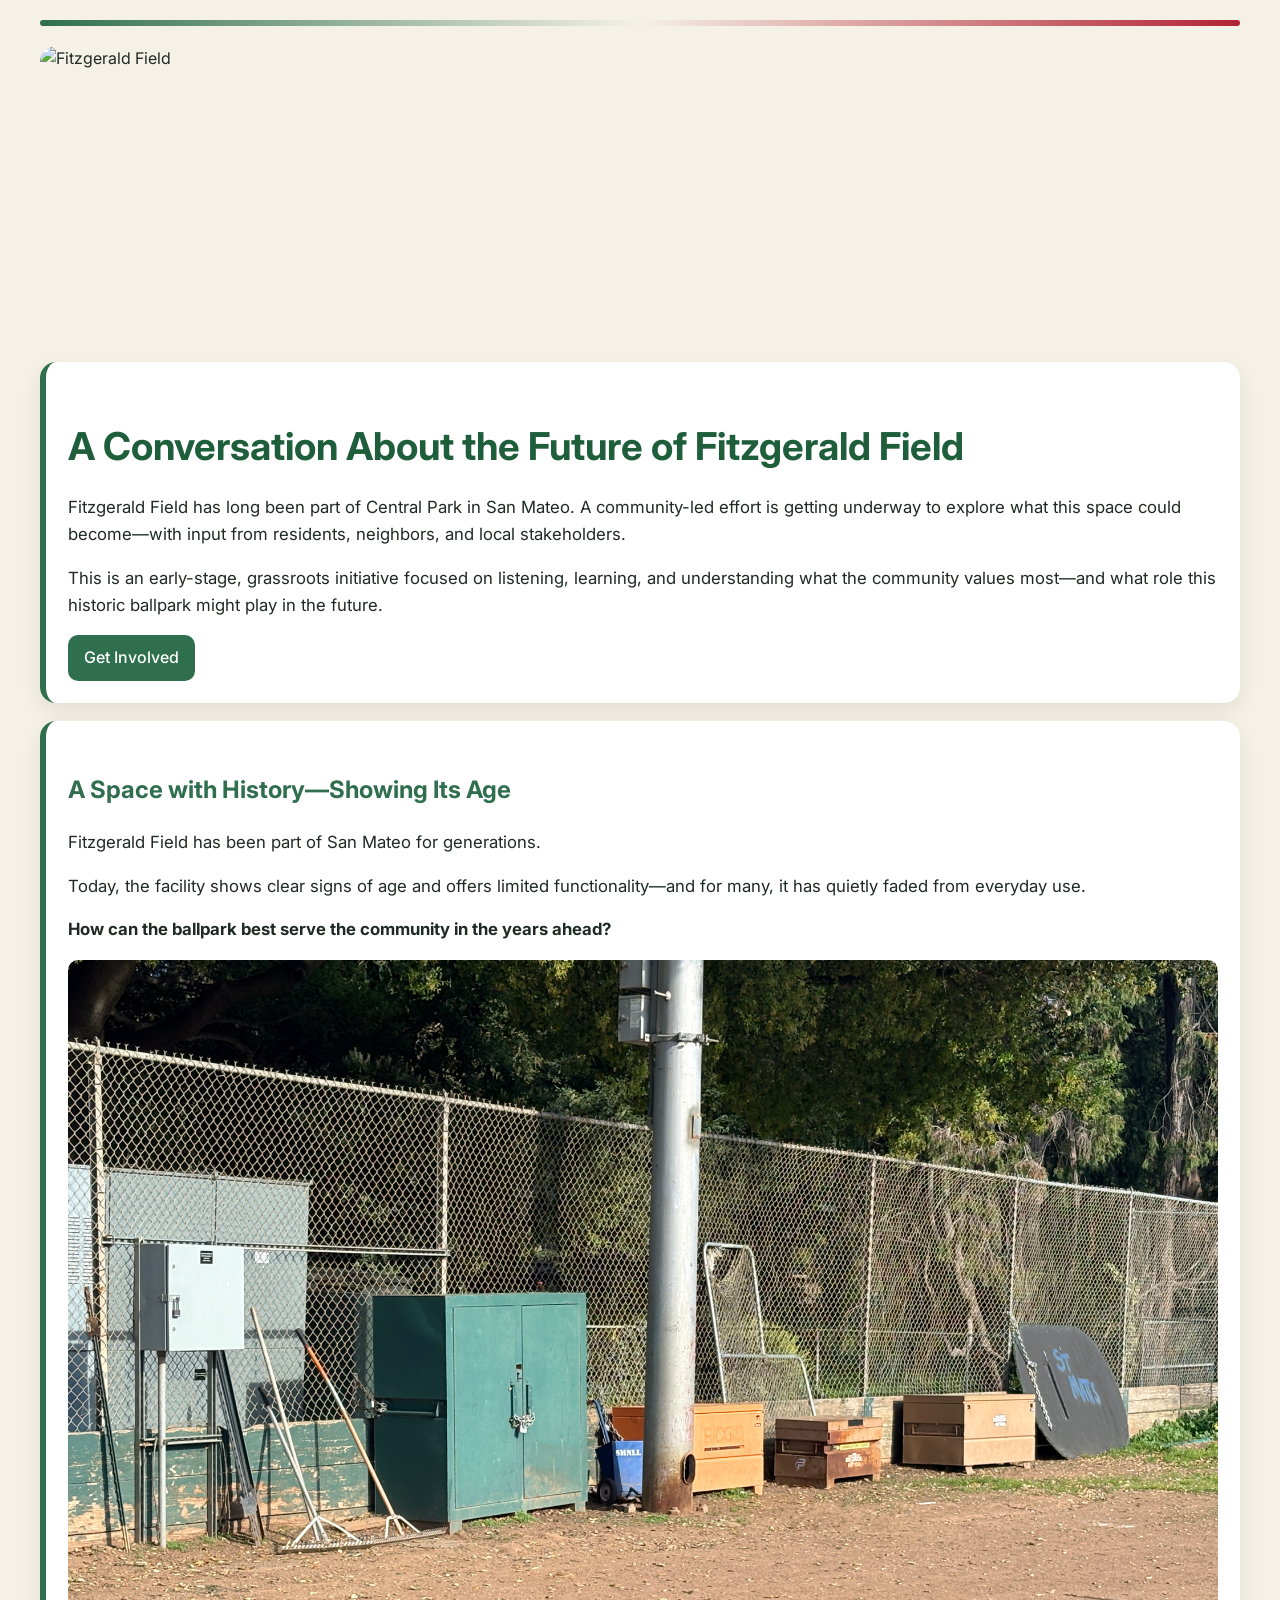
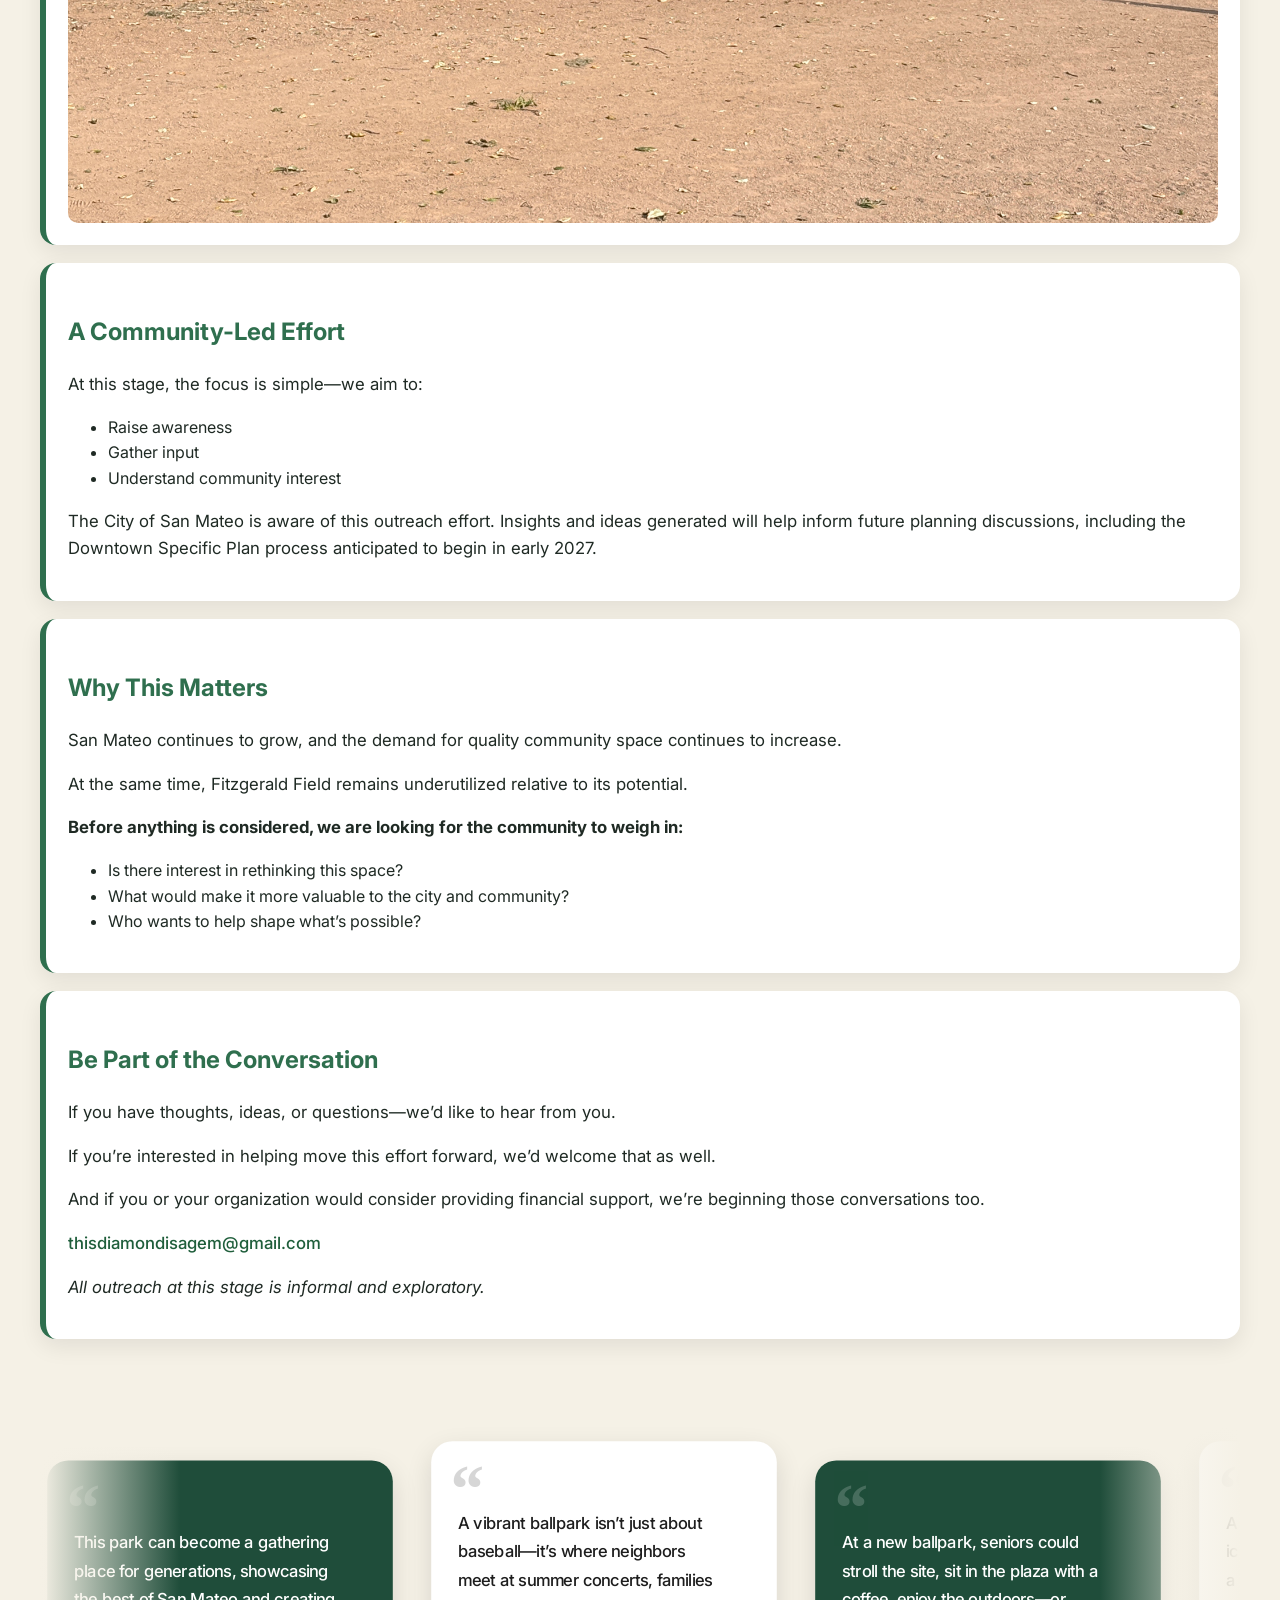
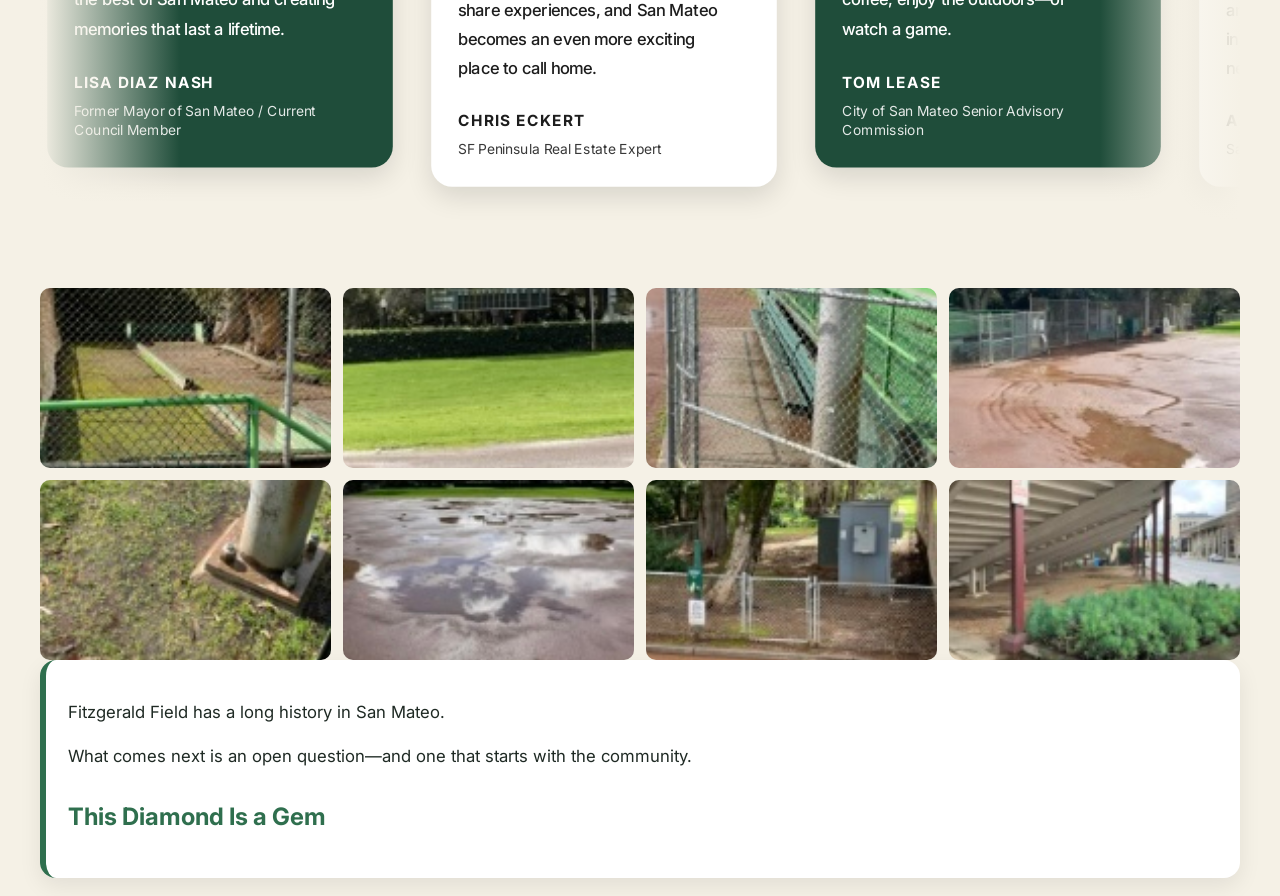
==== test.html @ 3d49bbdd "Update test.html" ====
<!DOCTYPE html>
<html lang="en">
<head>
  <meta charset="UTF-8" />
  <meta name="viewport" content="width=device-width, initial-scale=1.0"/>
  <title>This Diamond Is a Gem</title>

  <link rel="preconnect" href="https://fonts.googleapis.com">
  <link rel="preconnect" href="https://fonts.gstatic.com" crossorigin>
  <link href="https://fonts.googleapis.com/css2?family=Inter:wght@400;500;600;700&display=swap" rel="stylesheet">

  <link rel="stylesheet" href="style.css">

  <style>
    .photo-grid {
      display: grid;
      grid-template-columns: repeat(4, 1fr);
      gap: 12px;
      margin-top: 40px;
    }

    .photo-grid img {
      width: 100%;
      height: 180px;
      object-fit: cover;
      border-radius: 10px;
    }

    @media (max-width: 768px) {
      .photo-grid {
        grid-template-columns: repeat(2, 1fr);
      }
    }

    /* =========================================
       QUOTE CAROUSEL FIX
       ========================================= */

    .quote-carousel-section {
      width: 100%;
      overflow: hidden;
      margin: 60px 0;
      position: relative;
    }

    .quote-carousel-track {
      display: flex;
      gap: 24px;
      width: max-content;
      animation: scrollQuotes 60s linear infinite;
      padding: 10px 0;
    }

    .quote-carousel-track:hover {
      animation-play-state: paused;
    }

    .quote-card {
      width: 360px;
      min-width: 360px;
      max-width: 360px;
      border-radius: 22px;
      padding: 34px 28px 28px;
      box-sizing: border-box;
      position: relative;
      display: flex;
      flex-direction: column;
      justify-content: space-between;
      min-height: 320px;
      box-shadow: 0 10px 28px rgba(0,0,0,0.12);
    }

    .quote-card.green {
      background: #1f4d3a;
      color: white;
    }

    .quote-card.white {
      background: white;
      color: #1d1d1d;
    }

    .quote-mark {
      font-size: 70px;
      line-height: 1;
      opacity: 0.18;
      position: absolute;
      top: 16px;
      left: 20px;
      font-weight: 700;
    }

    .quote-text {
      font-size: 1.08rem;
      line-height: 1.75;
      font-weight: 500;
      margin-top: 36px;
      margin-bottom: 28px;
      position: relative;
      z-index: 2;
    }

    .quote-attribution {
      margin-top: auto;
    }

    .quote-name {
      font-size: 1rem;
      font-weight: 700;
      margin-bottom: 6px;
    }

    .quote-role {
      font-size: 0.9rem;
      line-height: 1.45;
      opacity: 0.88;
    }

    @keyframes scrollQuotes {
      0% {
        transform: translateX(0);
      }

      100% {
        transform: translateX(-50%);
      }
    }

    @media (max-width: 768px) {
      .quote-card {
        width: 300px;
        min-width: 300px;
        max-width: 300px;
        min-height: 340px;
      }

      .quote-text {
        font-size: 1rem;
      }
    }
  </style>
</head>

<body>

<div class="container">

  <div class="accent-bar"></div>

  <!-- HERO -->
  <section class="hero">
    <img src="field.jpg" alt="Fitzgerald Field">
    <div class="overlay"></div>

    <div class="hero-content">
      <h1>A Conversation About the Future of Fitzgerald Field</h1>

      <p>
        Fitzgerald Field has long been part of Central Park in San Mateo. A community-led effort is getting underway to explore what this space could become—with input from residents, neighbors, and local stakeholders.
      </p>

      <p>
        This is an early-stage, grassroots initiative focused on listening, learning, and understanding what the community values most—and what role this historic ballpark might play in the future.
      </p>

      <a href="mailto:thisdiamondisagem@gmail.com" class="btn">Get Involved</a>
    </div>
  </section>

  <!-- REALITY -->
  <section class="card section">
    <h2>A Space with History—Showing Its Age</h2>

    <p>Fitzgerald Field has been part of San Mateo for generations.</p>

    <p>Today, the facility shows clear signs of age and offers limited functionality—and for many, it has quietly faded from everyday use.</p>

    <p><strong>How can the ballpark best serve the community in the years ahead?</strong></p>

    <img src="foulpole.jpeg" class="image" alt="Foul pole at Fitzgerald Field">
  </section>

  <!-- COMMUNITY EFFORT -->
  <section class="card section">
    <h2>A Community-Led Effort</h2>

    <p>At this stage, the focus is simple—we aim to:</p>

    <ul>
      <li>Raise awareness</li>
      <li>Gather input</li>
      <li>Understand community interest</li>
    </ul>

    <p>The City of San Mateo is aware of this outreach effort. Insights and ideas generated will help inform future planning discussions, including the Downtown Specific Plan process anticipated to begin in early 2027.</p>
  </section>

  <!-- WHY NOW -->
  <section class="card section">
    <h2>Why This Matters</h2>

    <p>San Mateo continues to grow, and the demand for quality community space continues to increase.</p>

    <p>At the same time, Fitzgerald Field remains underutilized relative to its potential.</p>

    <p><strong>Before anything is considered, we are looking for the community to weigh in:</strong></p>

    <ul>
      <li>Is there interest in rethinking this space?</li>
      <li>What would make it more valuable to the city and community?</li>
      <li>Who wants to help shape what’s possible?</li>
    </ul>
  </section>

  <!-- GET INVOLVED -->
  <section class="card section">
    <h2>Be Part of the Conversation</h2>

    <p>If you have thoughts, ideas, or questions—we’d like to hear from you.</p>

    <p>If you’re interested in helping move this effort forward, we’d welcome that as well.</p>

    <p>And if you or your organization would consider providing financial support, we’re beginning those conversations too.</p>

    <p class="email">
      <a href="mailto:thisdiamondisagem@gmail.com">thisdiamondisagem@gmail.com</a>
    </p>

    <p><em>All outreach at this stage is informal and exploratory.</em></p>
  </section>

  <!-- QUOTE CAROUSEL -->
  <section class="quote-carousel-section">

    <div class="quote-carousel-track">

      <!-- 1 -->
      <div class="quote-card green">
        <div class="quote-mark">“</div>

        <div class="quote-text">
          This park can become a gathering place for generations, showcasing the best of San Mateo and creating memories that last a lifetime.
        </div>

        <div class="quote-attribution">
          <div class="quote-name">Lisa Diaz Nash</div>
          <div class="quote-role">
            Former Mayor of San Mateo / Current Council Member
          </div>
        </div>
      </div>

      <!-- 2 -->
      <div class="quote-card white">
        <div class="quote-mark">“</div>

        <div class="quote-text">
          A vibrant ballpark isn’t just about baseball—it’s where neighbors meet at summer concerts, families share experiences, and San Mateo becomes an even more exciting place to call home.
        </div>

        <div class="quote-attribution">
          <div class="quote-name">Chris Eckert</div>
          <div class="quote-role">
            SF Peninsula Real Estate Expert
          </div>
        </div>
      </div>

      <!-- 3 -->
      <div class="quote-card green">
        <div class="quote-mark">“</div>

        <div class="quote-text">
          At a new ballpark, seniors could stroll the site, sit in the plaza with a coffee, enjoy the outdoors—or watch a game.
        </div>

        <div class="quote-attribution">
          <div class="quote-name">Tom Lease</div>
          <div class="quote-role">
            City of San Mateo Senior Advisory Commission
          </div>
        </div>
      </div>

      <!-- 4 -->
      <div class="quote-card white">
        <div class="quote-mark">“</div>

        <div class="quote-text">
          A renovated ballpark could be an iconic centerpiece for San Mateo—a community that thrives, lives well, and benefits from smart investments that strengthen our neighborhoods for the long term.
        </div>

        <div class="quote-attribution">
          <div class="quote-name">Alex Khojikian</div>
          <div class="quote-role">
            San Mateo City Manager
          </div>
        </div>
      </div>

      <!-- 5 -->
      <div class="quote-card green">
        <div class="quote-mark">“</div>

        <div class="quote-text">
          The new stadium should be nothing less than the crown jewel of an already star-studded line up of ballparks and community recreation centers throughout the city of San Mateo.
        </div>

        <div class="quote-attribution">
          <div class="quote-name">Joanne Magrini</div>
          <div class="quote-role">
            Director of Parks and Recreation, San Mateo
          </div>
        </div>
      </div>

      <!-- 6 -->
      <div class="quote-card white">
        <div class="quote-mark">“</div>

        <div class="quote-text">
          San Mateo deserves a multi-use field that reflects the pride of this community—for all sports, events, and activities.
        </div>

        <div class="quote-attribution">
          <div class="quote-name">Kevin Lucido</div>
          <div class="quote-role">
            40+ year resident of San Mateo
          </div>
        </div>
      </div>

      <!-- DUPLICATES FOR SEAMLESS LOOP -->

      <!-- 1 DUP -->
      <div class="quote-card green">
        <div class="quote-mark">“</div>

        <div class="quote-text">
          This park should be a gathering place for generations, showcasing the best of San Mateo and creating memories that last a lifetime.
        </div>

        <div class="quote-attribution">
          <div class="quote-name">Lisa Diaz Nash</div>
          <div class="quote-role">
            Former Mayor of San Mateo / Current Council Member
          </div>
        </div>
      </div>

      <!-- 2 DUP -->
      <div class="quote-card white">
        <div class="quote-mark">“</div>

        <div class="quote-text">
          A vibrant ballpark isn’t just about baseball—it’s where neighbors meet at summer concerts, families share experiences, and San Mateo becomes an even more exciting place to call home.
        </div>

        <div class="quote-attribution">
          <div class="quote-name">Chris Eckert</div>
          <div class="quote-role">
            SF Peninsula Real Estate Expert
          </div>
        </div>
      </div>

      <!-- 3 DUP -->
      <div class="quote-card green">
        <div class="quote-mark">“</div>

        <div class="quote-text">
          At a new ballpark, seniors would love to stroll the site, sit in the plaza with a coffee, enjoy the outdoors—or watch a game.
        </div>

        <div class="quote-attribution">
          <div class="quote-name">Tom Lease</div>
          <div class="quote-role">
            City of San Mateo Senior Advisory Commission
          </div>
        </div>
      </div>

      <!-- 4 DUP -->
      <div class="quote-card white">
        <div class="quote-mark">“</div>

        <div class="quote-text">
          This new ballpark could be an iconic centerpiece for San Mateo—a community that thrives, lives well, and benefits from smart investments that strengthen our neighborhoods for the long term.
        </div>

        <div class="quote-attribution">
          <div class="quote-name">Alex Khojikian</div>
          <div class="quote-role">
            San Mateo City Manager
          </div>
        </div>
      </div>

      <!-- 5 DUP -->
      <div class="quote-card green">
        <div class="quote-mark">“</div>

        <div class="quote-text">
          The new stadium should be nothing less than the crown jewel of an already star-studded line up of ballparks and community recreation centers throughout the city of San Mateo.
        </div>

        <div class="quote-attribution">
          <div class="quote-name">Joanne Magrini</div>
          <div class="quote-role">
            Director of Parks and Recreation, San Mateo
          </div>
        </div>
      </div>

      <!-- 6 DUP -->
      <div class="quote-card white">
        <div class="quote-mark">“</div>

        <div class="quote-text">
          San Mateo deserves a ballpark that reflects the pride of this community—for sports, events, and future generations.
        </div>

        <div class="quote-attribution">
          <div class="quote-name">Kevin Lucido</div>
          <div class="quote-role">
            40+ year resident of San Mateo
          </div>
        </div>
      </div>

    </div>

  </section>

  <!-- PHOTO GRID -->
  <section class="photo-grid">
    <img src="images/photo1.jpg" alt="photo1">
    <img src="images/photo2.jpg" alt="photo2">
    <img src="images/photo3.jpg" alt="photo3">
    <img src="images/photo4.jpg" alt="photo4">
    <img src="images/photo5.jpg" alt="photo5">
    <img src="images/photo6.jpg" alt="photo6">
    <img src="images/photo7.jpg" alt="photo7">
    <img src="images/photo8.jpg" alt="photo8">
  </section>

  <!-- FOOTER -->
  <section class="card section">
    <p>Fitzgerald Field has a long history in San Mateo.</p>

    <p>What comes next is an open question—and one that starts with the community.</p>

    <h2>This Diamond Is a Gem</h2>
  </section>

</div>

</body>
</html>
---- style.css ----
body {
  margin: 0;
  font-family: "Inter", -apple-system, BlinkMacSystemFont, "Segoe UI", Roboto, Arial, sans-serif;
  background: #f5f1e6;
  color: #1f2a24;
  line-height: 1.6;
  overflow-x: hidden;
}

/* Layout */
.container {
  max-width: 1200px;
  margin: 0 auto;
  padding: 0 20px;
  text-align: left;
}

/* Accent bar */
.accent-bar {
  height: 6px;
  background: linear-gradient(
    90deg,
    #2f6f4e,
    #f5f1e6,
    #b22234
  );
  border-radius: 6px;
  margin: 20px 0;
}

/* HERO */
.hero {
  margin-bottom: 18px;
}

.hero img {
  width: 100%;
  height: 300px;
  object-fit: cover;
  border-radius: 16px;
  margin-bottom: 16px;
}

.hero-content {
  background: #ffffff;
  border-radius: 16px;
  padding: 22px;
  box-shadow: 0 8px 22px rgba(0,0,0,0.08);
  border-left: 6px solid #2f6f4e;
  text-align: left;
}

/* HEADINGS */
h1 {
  color: #1f5e3b;
  font-size: 2.4rem;
  margin-bottom: 10px;
  white-space: normal;
}

h2 {
  color: #2f6f4e;
  margin-top: 28px;
}

/* TEXT */
p {
  font-size: 1.05rem;
}

/* CARDS */
.card {
  background: #ffffff;
  border-radius: 16px;
  padding: 22px;
  margin-bottom: 18px;
  box-shadow: 0 8px 22px rgba(0,0,0,0.08);
  border-left: 6px solid #2f6f4e;
}

/* LINKS */
a {
  color: #1f5e3b;
  font-weight: 500;
  text-decoration: none;
}

/* BUTTONS */
button,
.btn {
  display: inline-block;
  background: #2f6f4e;
  color: #fff;
  border: none;
  padding: 10px 16px;
  border-radius: 10px;
  cursor: pointer;
  text-decoration: none;
  transition: background 0.25s ease;
}

button:hover,
.btn:hover {
  background: #24573c;
}

/* IMAGES */
img {
  max-width: 100%;
  height: auto;
  display: block;
  border-radius: 10px;
}

/* =========================================================
   QUOTE CAROUSEL
========================================================= */

.quote-carousel-section {
  position: relative;
  margin: 90px 0 80px;
  overflow: hidden;
  padding: 14px 0;
}

/* Edge fades */
.quote-carousel-section::before,
.quote-carousel-section::after {
  content: "";
  position: absolute;
  top: 0;
  width: 140px;
  height: 100%;
  z-index: 10;
  pointer-events: none;
}

.quote-carousel-section::before {
  left: 0;
  background: linear-gradient(
    to right,
    #f5f1e6 0%,
    rgba(245,241,230,0) 100%
  );
}

.quote-carousel-section::after {
  right: 0;
  background: linear-gradient(
    to left,
    #f5f1e6 0%,
    rgba(245,241,230,0) 100%
  );
}

/* Track */
.quote-carousel-track {
  display: flex;
  align-items: center;
  gap: 34px;

  width: max-content;

  animation: quoteScroll 120s linear infinite;
}

/* Pause animation on hover */
.quote-carousel-track:hover {
  animation-play-state: paused;
}

/* Quote Cards */
.quote-card {
  width: 760px;
  min-height: 355px;

  border-radius: 30px;
  padding: 56px 60px;

  position: relative;
  overflow: hidden;

  flex-shrink: 0;

  display: flex;
  flex-direction: column;
  justify-content: center;

  box-shadow:
    0 30px 60px rgba(0,0,0,0.08),
    0 10px 24px rgba(0,0,0,0.05);

  transform: scale(0.96);

  transition:
    transform 0.45s ease,
    box-shadow 0.45s ease;
}

/* Subtle lift */
.quote-card:hover {
  transform: scale(0.98) translateY(-4px);

  box-shadow:
    0 36px 72px rgba(0,0,0,0.10),
    0 12px 30px rgba(0,0,0,0.06);
}

/* Green Cards */
.quote-card.green {
  background: #1f5c4a;
  color: #ffffff;
}

/* White Cards */
.quote-card.white {
  background: #ffffff;
  color: #1f5c4a;
}

/* Large Graphic Quote Mark */
.quote-mark {
  position: absolute;

  top: -8px;
  left: 18px;

  font-family: Georgia, serif;
  font-size: 190px;
  line-height: 1;

  opacity: 0.11;

  pointer-events: none;
  user-select: none;
}

/* Quote Text */
.quote-text {
  position: relative;
  z-index: 2;

  font-size: 2.05rem;
  line-height: 1.45;
  font-weight: 500;

  letter-spacing: -0.03em;

  max-width: 92%;
}

/* Attribution */
.quote-attribution {
  position: relative;
  z-index: 2;

  margin-top: 42px;
}

.quote-name {
  font-size: 0.98rem;
  font-weight: 700;
  letter-spacing: 0.08em;
  text-transform: uppercase;
}

.quote-role {
  margin-top: 6px;

  font-size: 0.96rem;
  line-height: 1.45;

  opacity: 0.82;

  max-width: 90%;
}

/* Animation */
@keyframes quoteScroll {

  0% {
    transform: translateX(0);
  }

  100% {
    transform: translateX(-50%);
  }
}

/* PHOTO GRID */
.photo-grid {
  display: grid;
  grid-template-columns: repeat(4, 1fr);
  gap: 12px;
  margin-top: 40px;
}

.photo-grid img {
  width: 100%;
  height: 180px;
  object-fit: cover;
  border-radius: 10px;
}

/* =========================================================
   RESPONSIVE
========================================================= */

@media (max-width: 768px) {

  .photo-grid {
    grid-template-columns: repeat(2, 1fr);
  }

  .hero img {
    height: 220px;
  }

  .quote-carousel-section {
    margin: 70px 0 60px;
  }

  .quote-carousel-section::before,
  .quote-carousel-section::after {
    width: 50px;
  }

  .quote-carousel-track {
    gap: 20px;
  }

  .quote-card {
    width: 84vw;
    min-height: 310px;

    padding: 42px 34px;

    border-radius: 24px;
  }

  .quote-mark {
    font-size: 120px;

    top: 6px;
    left: 10px;
  }

  .quote-text {
    font-size: 1.42rem;
    line-height: 1.5;

    max-width: 100%;
  }

  .quote-attribution {
    margin-top: 30px;
  }

  .quote-name {
    font-size: 0.88rem;
  }

  .quote-role {
    font-size: 0.88rem;
  }
}
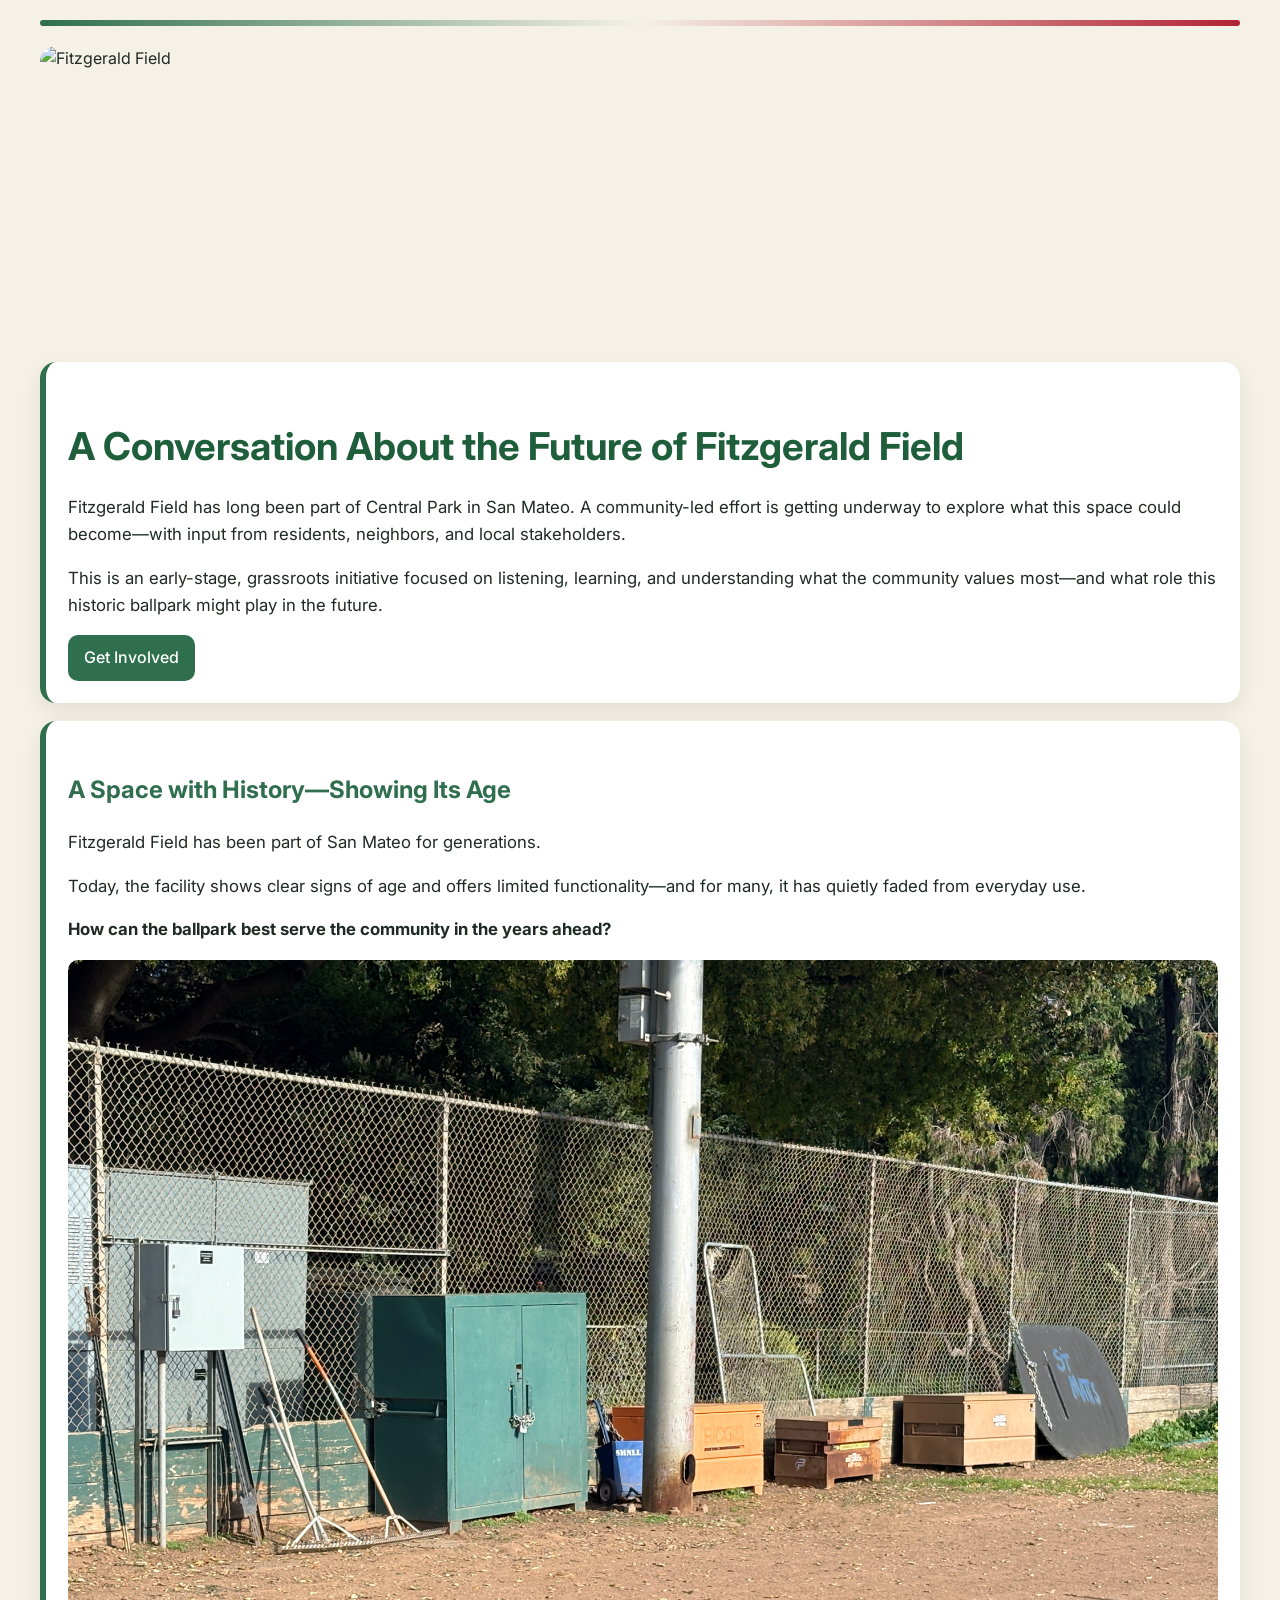
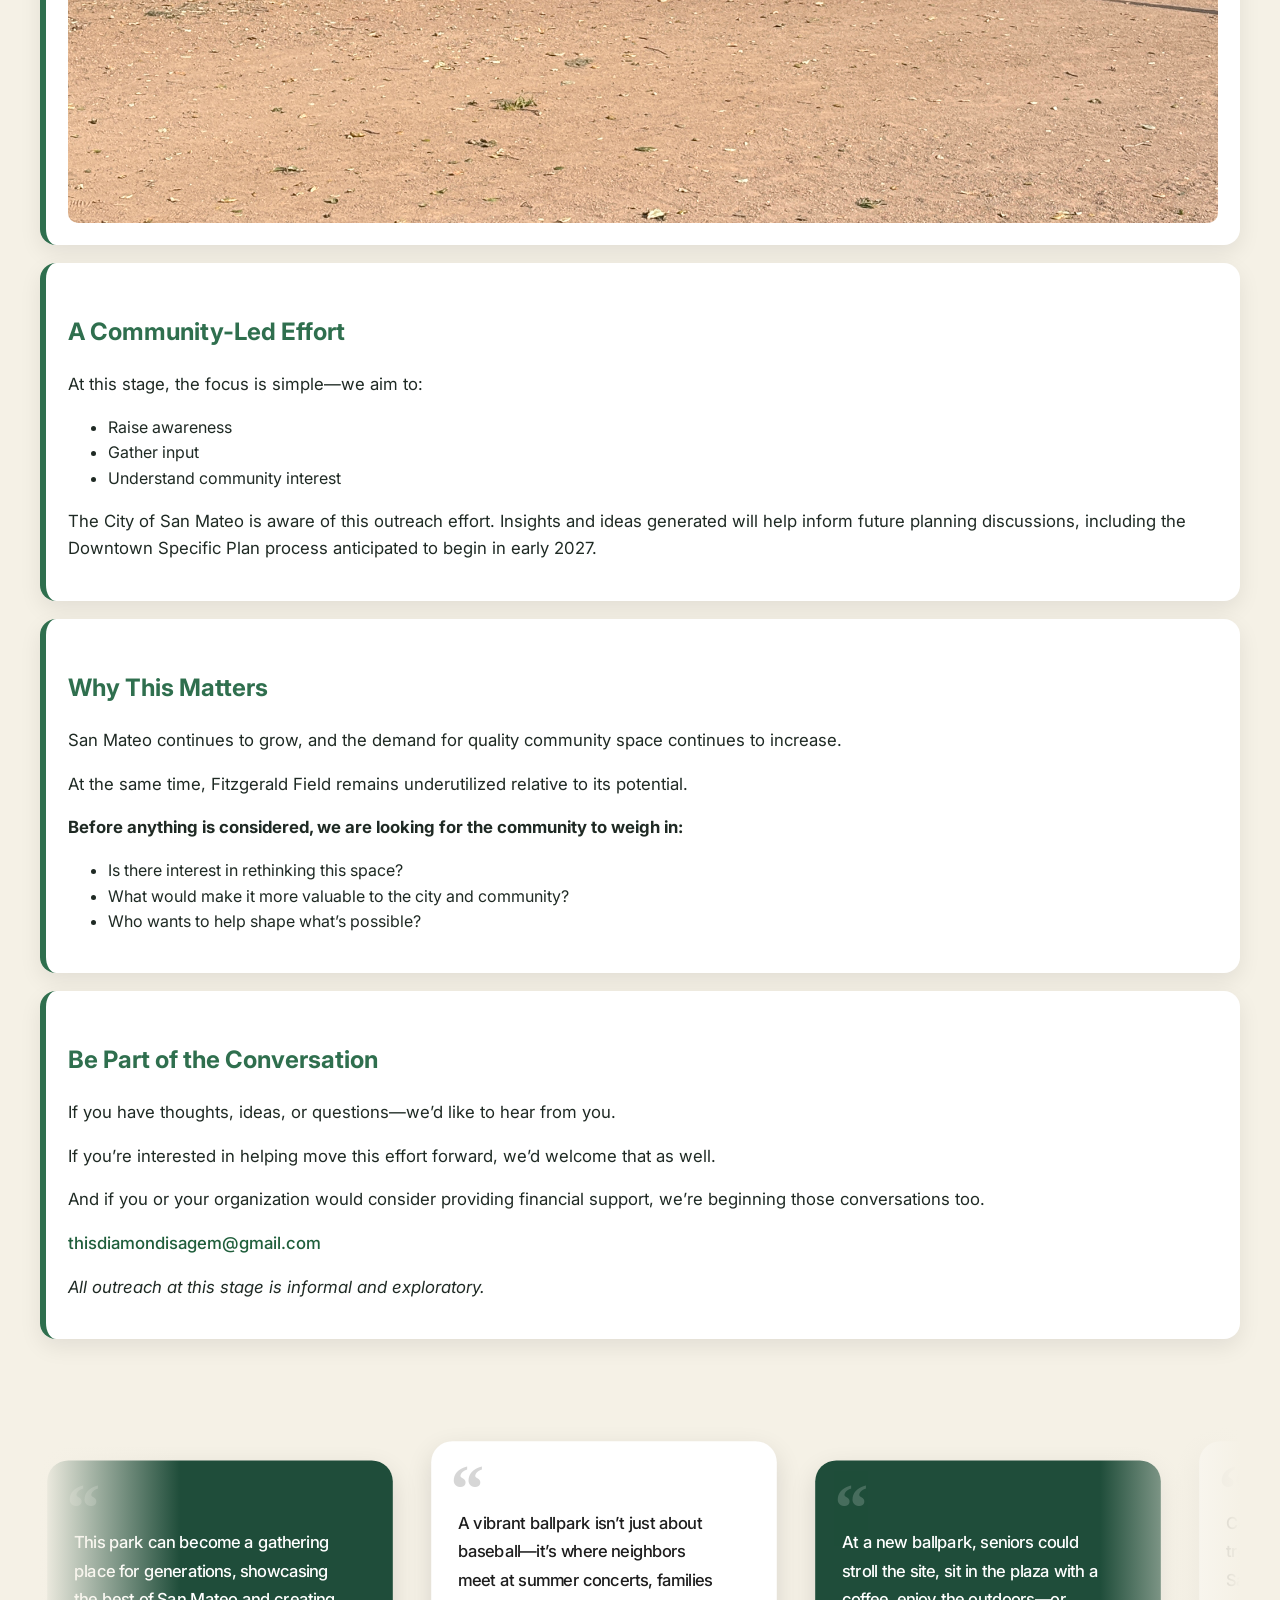
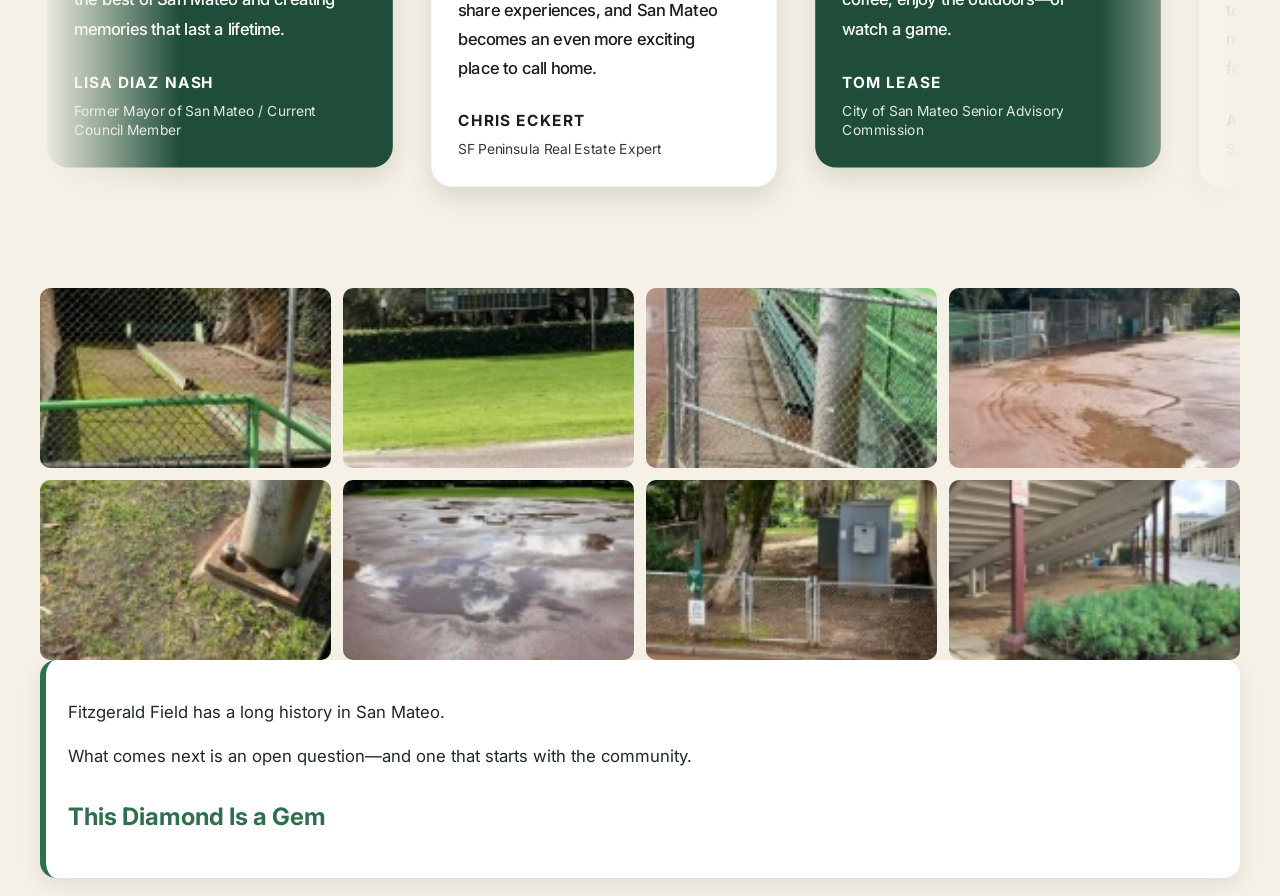
==== commit 2406a4ff: "Update test.html" ====
--- a/test.html
+++ b/test.html
@@ -287,7 +287,7 @@
         <div class="quote-mark">“</div>
 
         <div class="quote-text">
-          A renovated ballpark could be an iconic centerpiece for San Mateo—a community that thrives, lives well, and benefits from smart investments that strengthen our neighborhoods for the long term.
+          Central Park is perhaps the most treasured and visited public park in San Mateo and holds special value to the community  due to its unique mix of amenities and historic features.
         </div>
 
         <div class="quote-attribution">
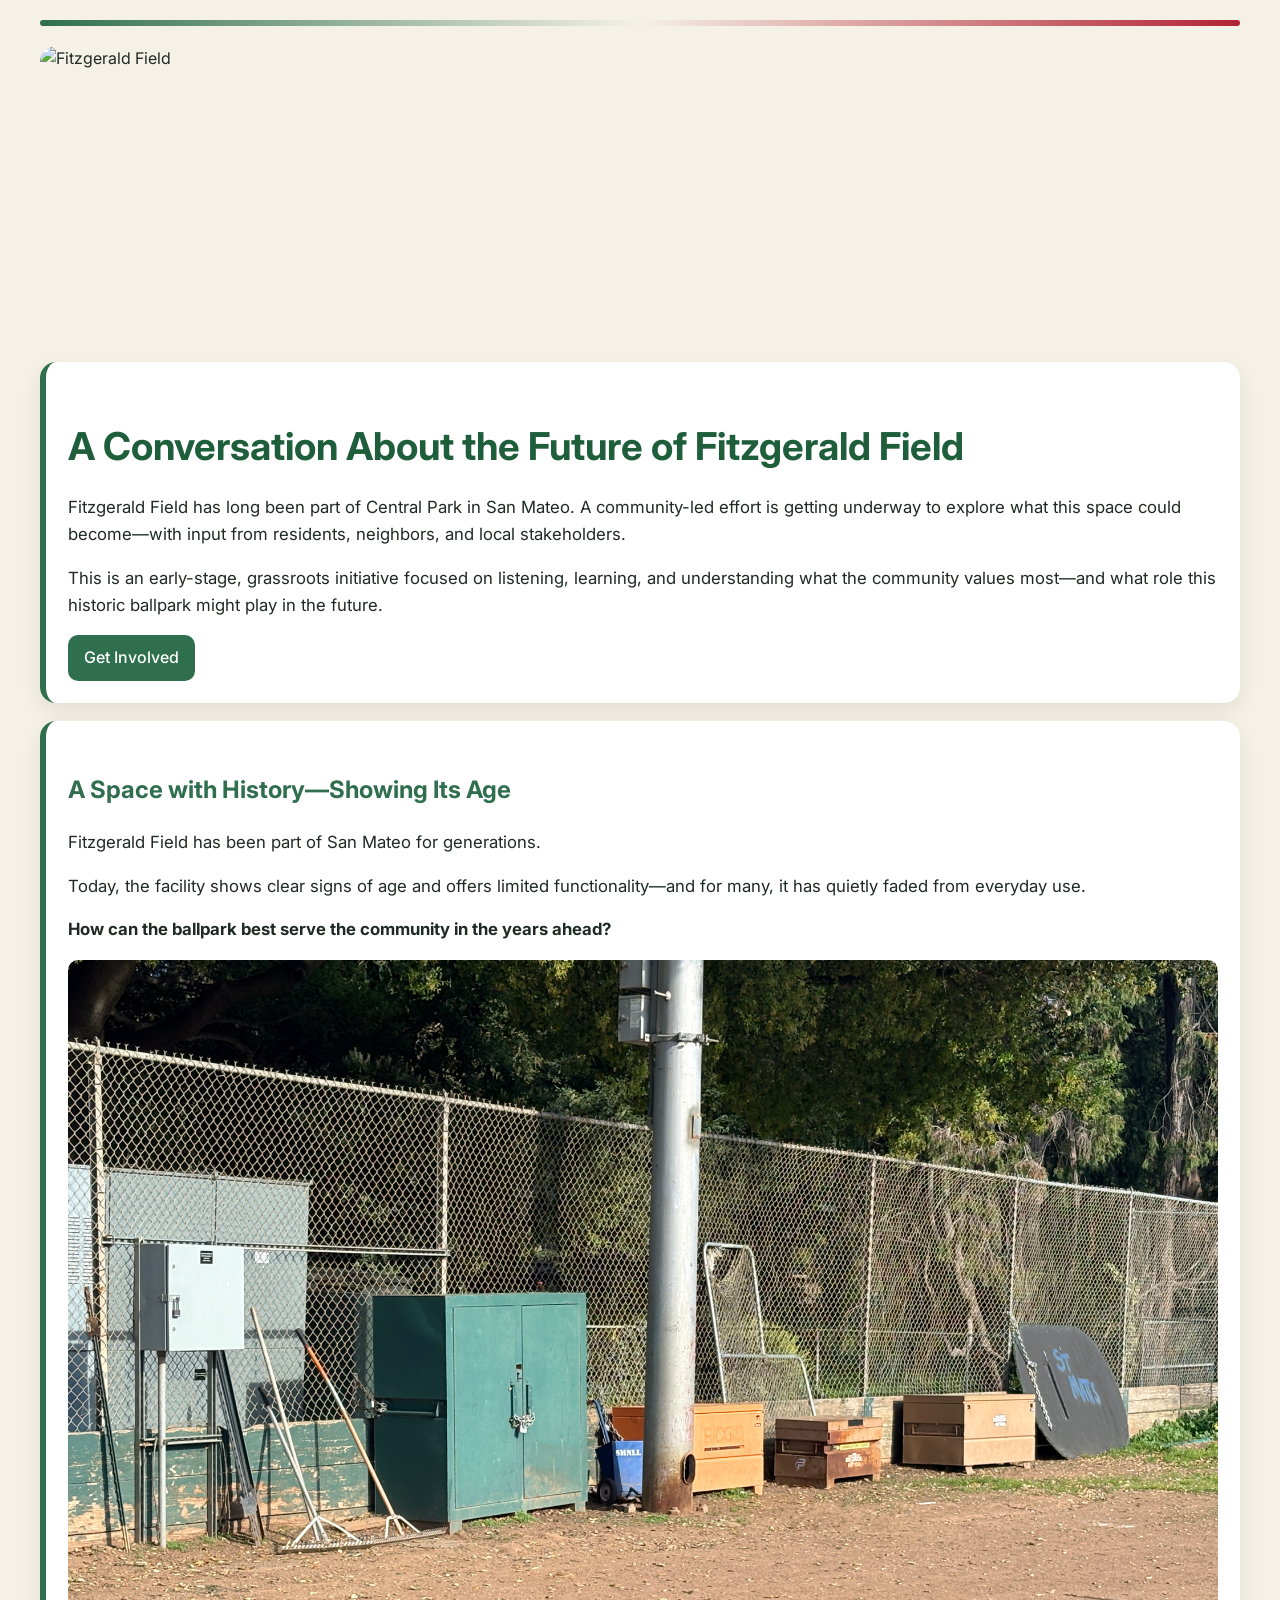
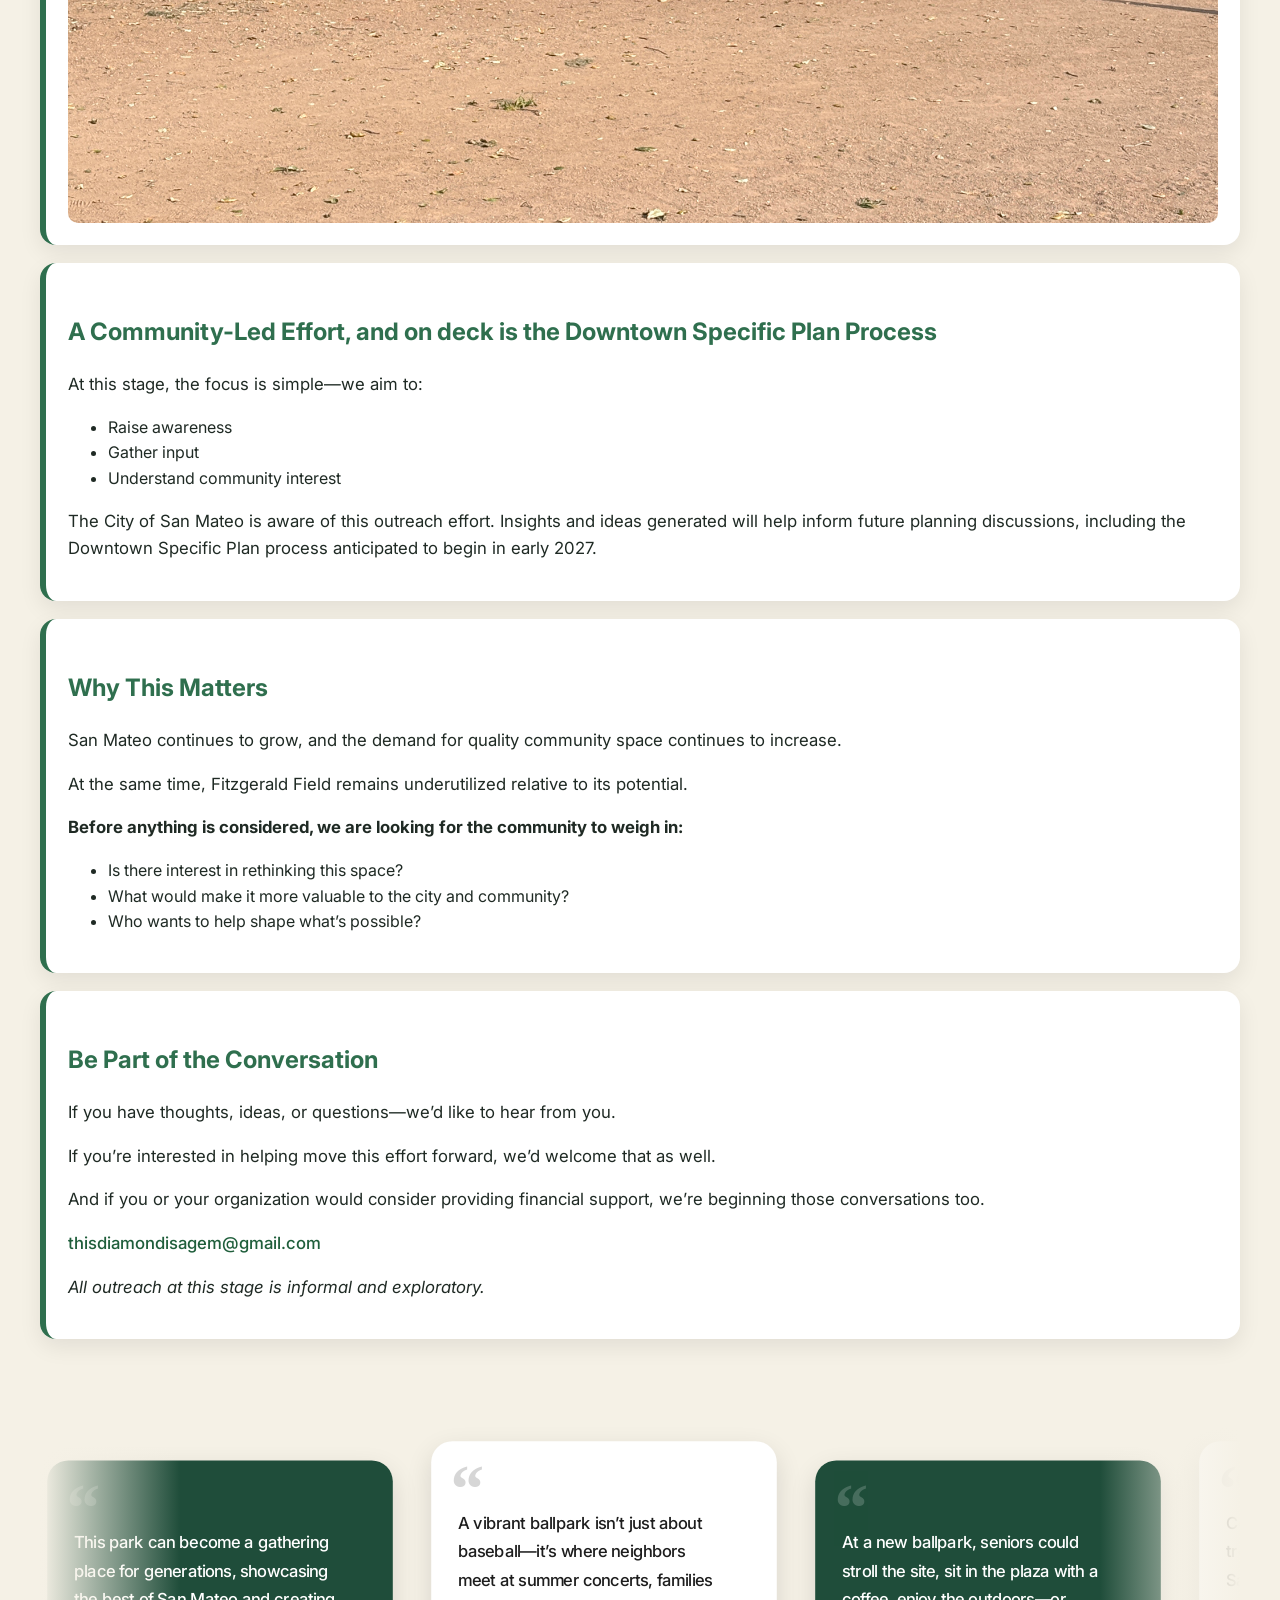
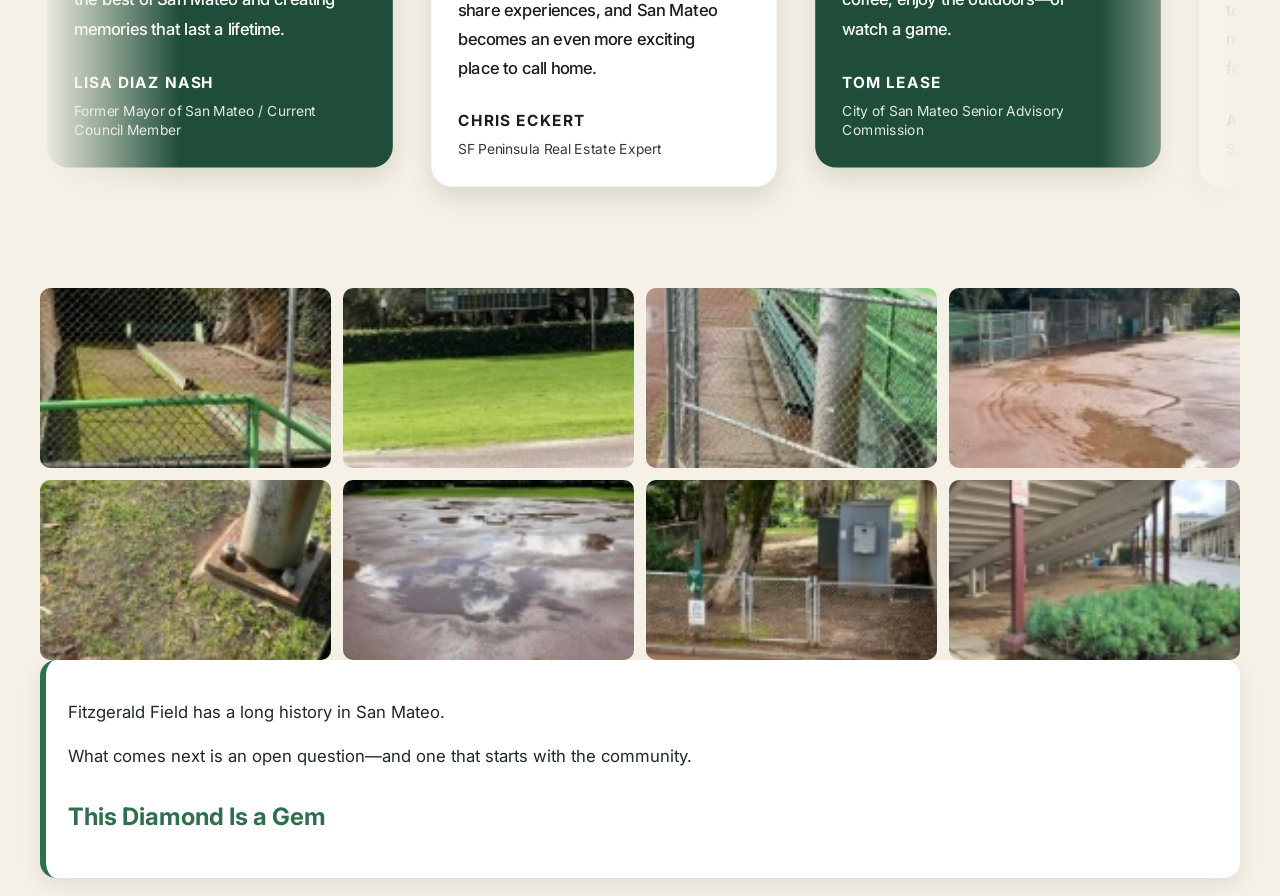
==== commit 105c6fe7: "Update test.html" ====
--- a/test.html
+++ b/test.html
@@ -182,7 +182,7 @@
 
   <!-- COMMUNITY EFFORT -->
   <section class="card section">
-    <h2>A Community-Led Effort</h2>
+    <h2>A Community-Led Effort, and on deck is the Downtown Specific Plan Process</h2>
 
     <p>At this stage, the focus is simple—we aim to:</p>
 
@@ -303,111 +303,111 @@
         <div class="quote-mark">“</div>
 
         <div class="quote-text">
+          The ballpark has long been an important part of San Mateo’s community identity and downtown character.
+        </div>
+
+        <div class="quote-attribution">
+          <div class="quote-name">Marie Sylva</div>
+          <div class="quote-role">
+           Acting Director of Parks and Recreation, San Mateo
+          </div>
+        </div>
+      </div>
+
+      <!-- 6 -->
+      <div class="quote-card white">
+        <div class="quote-mark">“</div>
+
+        <div class="quote-text">
+          San Mateo deserves a multi-use field that reflects the pride of this community—for all sports, events, and activities.
+        </div>
+
+        <div class="quote-attribution">
+          <div class="quote-name">Kevin Lucido</div>
+          <div class="quote-role">
+            40+ year resident of San Mateo
+          </div>
+        </div>
+      </div>
+
+      <!-- DUPLICATES FOR SEAMLESS LOOP -->
+
+      <!-- 1 DUP -->
+      <div class="quote-card green">
+        <div class="quote-mark">“</div>
+
+        <div class="quote-text">
+          This park should be a gathering place for generations, showcasing the best of San Mateo and creating memories that last a lifetime.
+        </div>
+
+        <div class="quote-attribution">
+          <div class="quote-name">Lisa Diaz Nash</div>
+          <div class="quote-role">
+            Former Mayor of San Mateo / Current Council Member
+          </div>
+        </div>
+      </div>
+
+      <!-- 2 DUP -->
+      <div class="quote-card white">
+        <div class="quote-mark">“</div>
+
+        <div class="quote-text">
+          A vibrant ballpark isn’t just about baseball—it’s where neighbors meet at summer concerts, families share experiences, and San Mateo becomes an even more exciting place to call home.
+        </div>
+
+        <div class="quote-attribution">
+          <div class="quote-name">Chris Eckert</div>
+          <div class="quote-role">
+            SF Peninsula Real Estate Expert
+          </div>
+        </div>
+      </div>
+
+      <!-- 3 DUP -->
+      <div class="quote-card green">
+        <div class="quote-mark">“</div>
+
+        <div class="quote-text">
+          At a new ballpark, seniors would love to stroll the site, sit in the plaza with a coffee, enjoy the outdoors—or watch a game.
+        </div>
+
+        <div class="quote-attribution">
+          <div class="quote-name">Tom Lease</div>
+          <div class="quote-role">
+            City of San Mateo Senior Advisory Commission
+          </div>
+        </div>
+      </div>
+
+      <!-- 4 DUP -->
+      <div class="quote-card white">
+        <div class="quote-mark">“</div>
+
+        <div class="quote-text">
+          This new ballpark could be an iconic centerpiece for San Mateo—a community that thrives, lives well, and benefits from smart investments that strengthen our neighborhoods for the long term.
+        </div>
+
+        <div class="quote-attribution">
+          <div class="quote-name">Alex Khojikian</div>
+          <div class="quote-role">
+            San Mateo City Manager
+          </div>
+        </div>
+      </div>
+
+      <!-- 5 DUP -->
+      <div class="quote-card green">
+        <div class="quote-mark">“</div>
+
+        <div class="quote-text">
           The new stadium should be nothing less than the crown jewel of an already star-studded line up of ballparks and community recreation centers throughout the city of San Mateo.
         </div>
 
         <div class="quote-attribution">
-          <div class="quote-name">Joanne Magrini</div>
-          <div class="quote-role">
-            Director of Parks and Recreation, San Mateo
-          </div>
-        </div>
-      </div>
-
-      <!-- 6 -->
-      <div class="quote-card white">
-        <div class="quote-mark">“</div>
-
-        <div class="quote-text">
-          San Mateo deserves a multi-use field that reflects the pride of this community—for all sports, events, and activities.
-        </div>
-
-        <div class="quote-attribution">
-          <div class="quote-name">Kevin Lucido</div>
-          <div class="quote-role">
-            40+ year resident of San Mateo
-          </div>
-        </div>
-      </div>
-
-      <!-- DUPLICATES FOR SEAMLESS LOOP -->
-
-      <!-- 1 DUP -->
-      <div class="quote-card green">
-        <div class="quote-mark">“</div>
-
-        <div class="quote-text">
-          This park should be a gathering place for generations, showcasing the best of San Mateo and creating memories that last a lifetime.
-        </div>
-
-        <div class="quote-attribution">
-          <div class="quote-name">Lisa Diaz Nash</div>
-          <div class="quote-role">
-            Former Mayor of San Mateo / Current Council Member
-          </div>
-        </div>
-      </div>
-
-      <!-- 2 DUP -->
-      <div class="quote-card white">
-        <div class="quote-mark">“</div>
-
-        <div class="quote-text">
-          A vibrant ballpark isn’t just about baseball—it’s where neighbors meet at summer concerts, families share experiences, and San Mateo becomes an even more exciting place to call home.
-        </div>
-
-        <div class="quote-attribution">
-          <div class="quote-name">Chris Eckert</div>
-          <div class="quote-role">
-            SF Peninsula Real Estate Expert
-          </div>
-        </div>
-      </div>
-
-      <!-- 3 DUP -->
-      <div class="quote-card green">
-        <div class="quote-mark">“</div>
-
-        <div class="quote-text">
-          At a new ballpark, seniors would love to stroll the site, sit in the plaza with a coffee, enjoy the outdoors—or watch a game.
-        </div>
-
-        <div class="quote-attribution">
-          <div class="quote-name">Tom Lease</div>
-          <div class="quote-role">
-            City of San Mateo Senior Advisory Commission
-          </div>
-        </div>
-      </div>
-
-      <!-- 4 DUP -->
-      <div class="quote-card white">
-        <div class="quote-mark">“</div>
-
-        <div class="quote-text">
-          This new ballpark could be an iconic centerpiece for San Mateo—a community that thrives, lives well, and benefits from smart investments that strengthen our neighborhoods for the long term.
-        </div>
-
-        <div class="quote-attribution">
-          <div class="quote-name">Alex Khojikian</div>
-          <div class="quote-role">
-            San Mateo City Manager
-          </div>
-        </div>
-      </div>
-
-      <!-- 5 DUP -->
-      <div class="quote-card green">
-        <div class="quote-mark">“</div>
-
-        <div class="quote-text">
-          The new stadium should be nothing less than the crown jewel of an already star-studded line up of ballparks and community recreation centers throughout the city of San Mateo.
-        </div>
-
-        <div class="quote-attribution">
-          <div class="quote-name">Joanne Magrini</div>
-          <div class="quote-role">
-            Director of Parks and Recreation, San Mateo
+          <div class="quote-name">Marie Sylva</div>
+          <div class="quote-role">
+            Acting Director of Parks and Recreation, San Mateo
           </div>
         </div>
       </div>
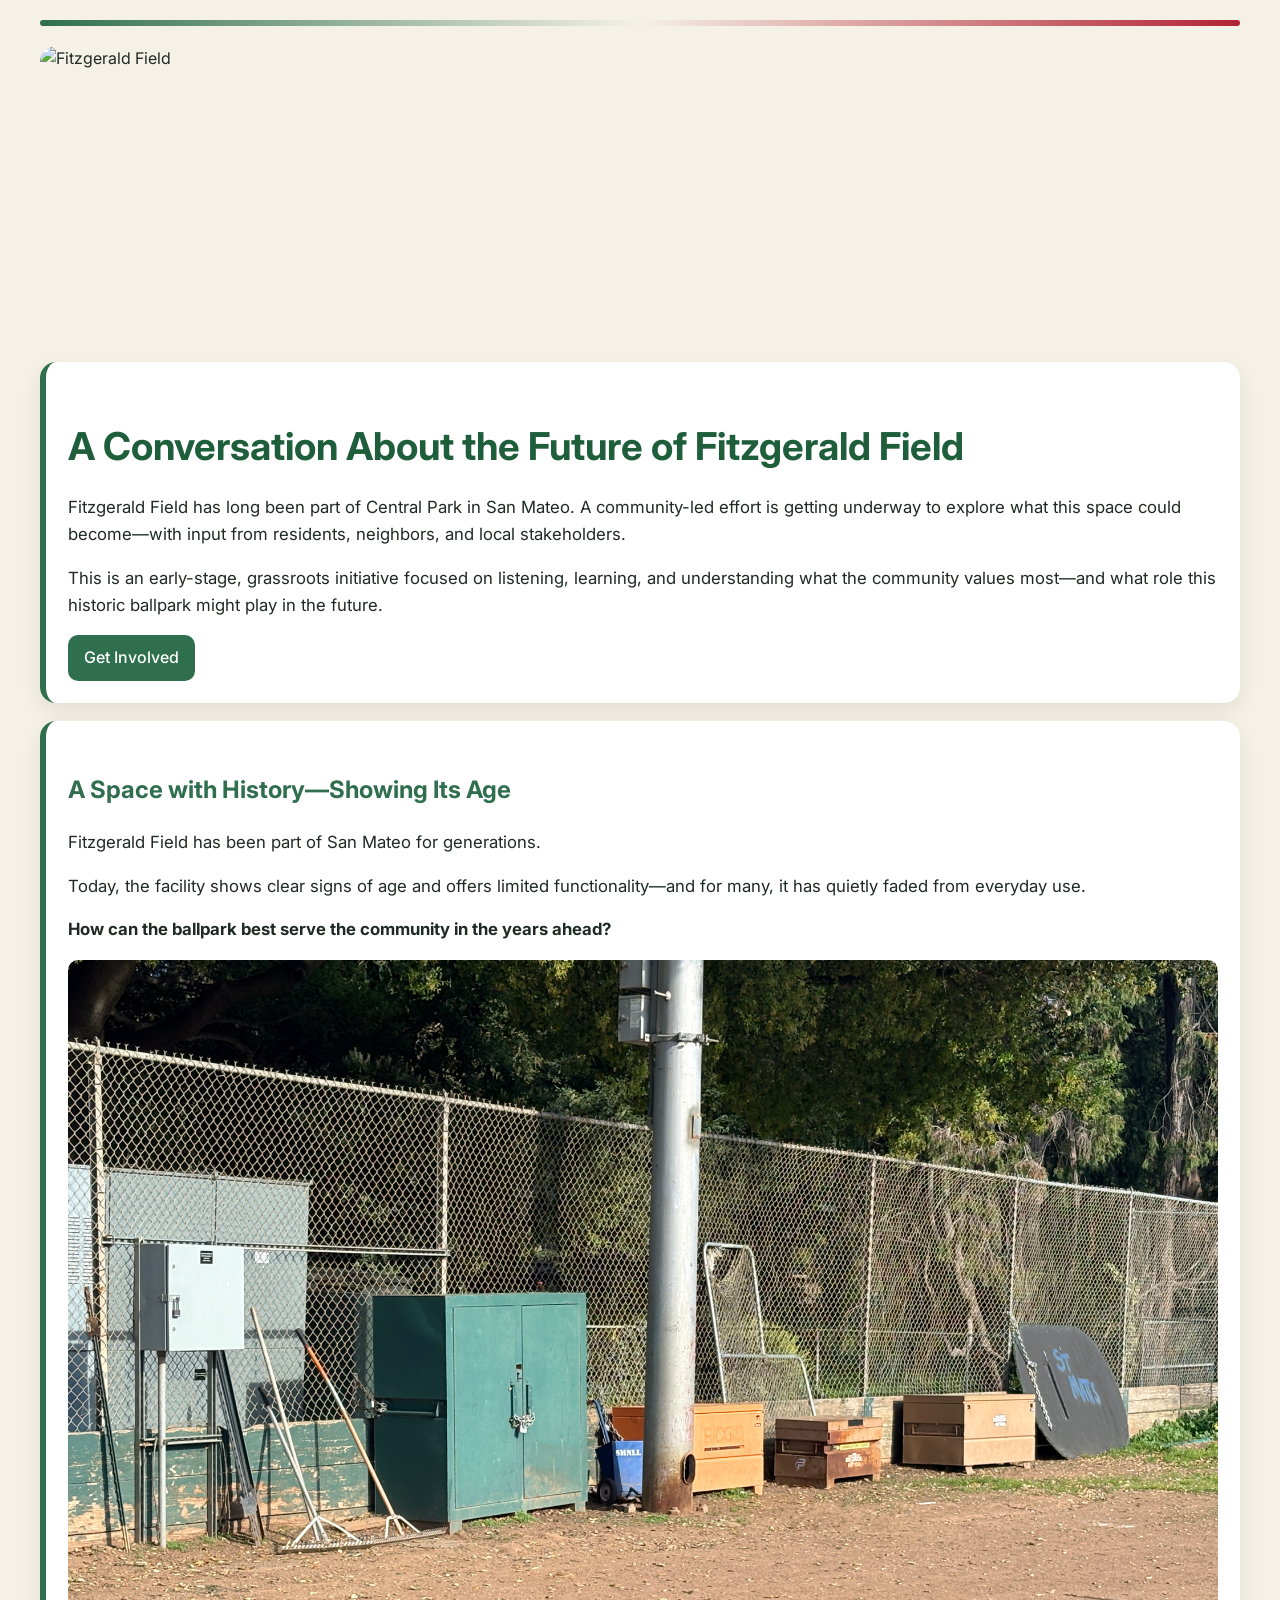
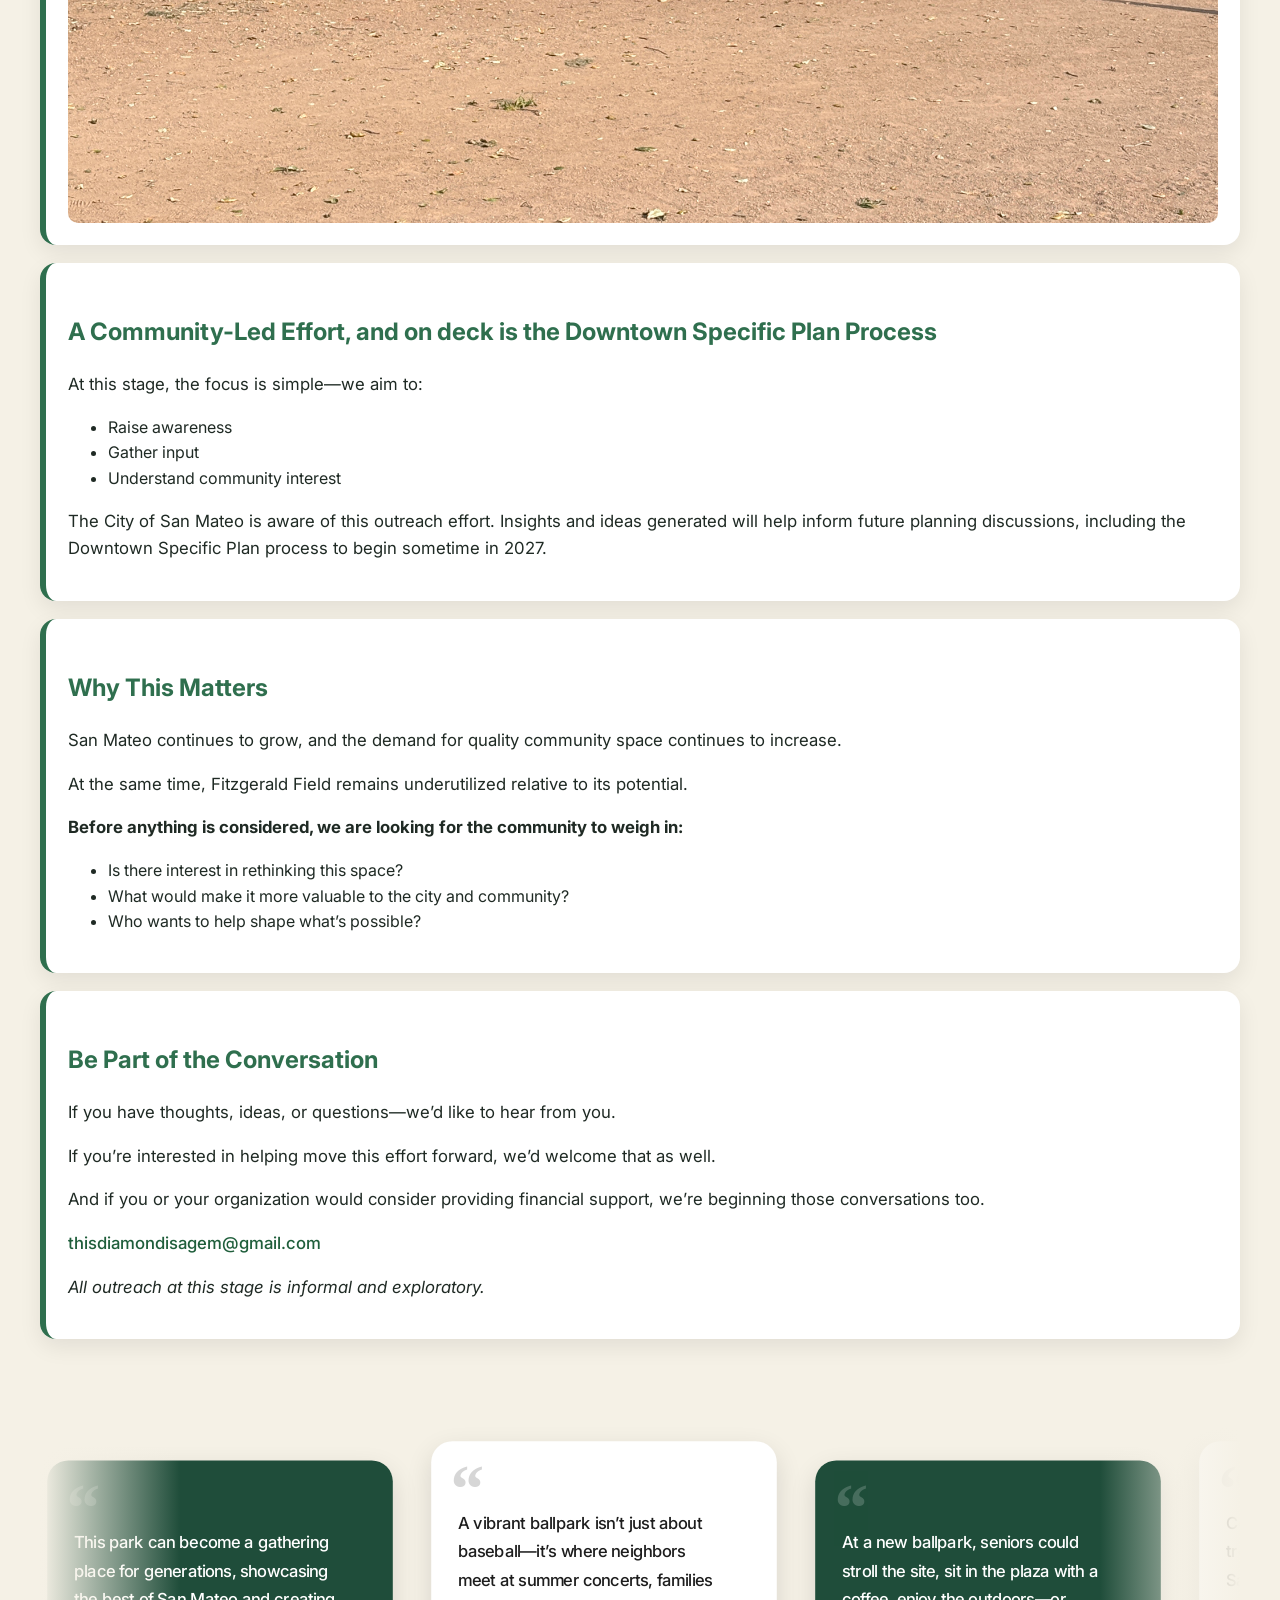
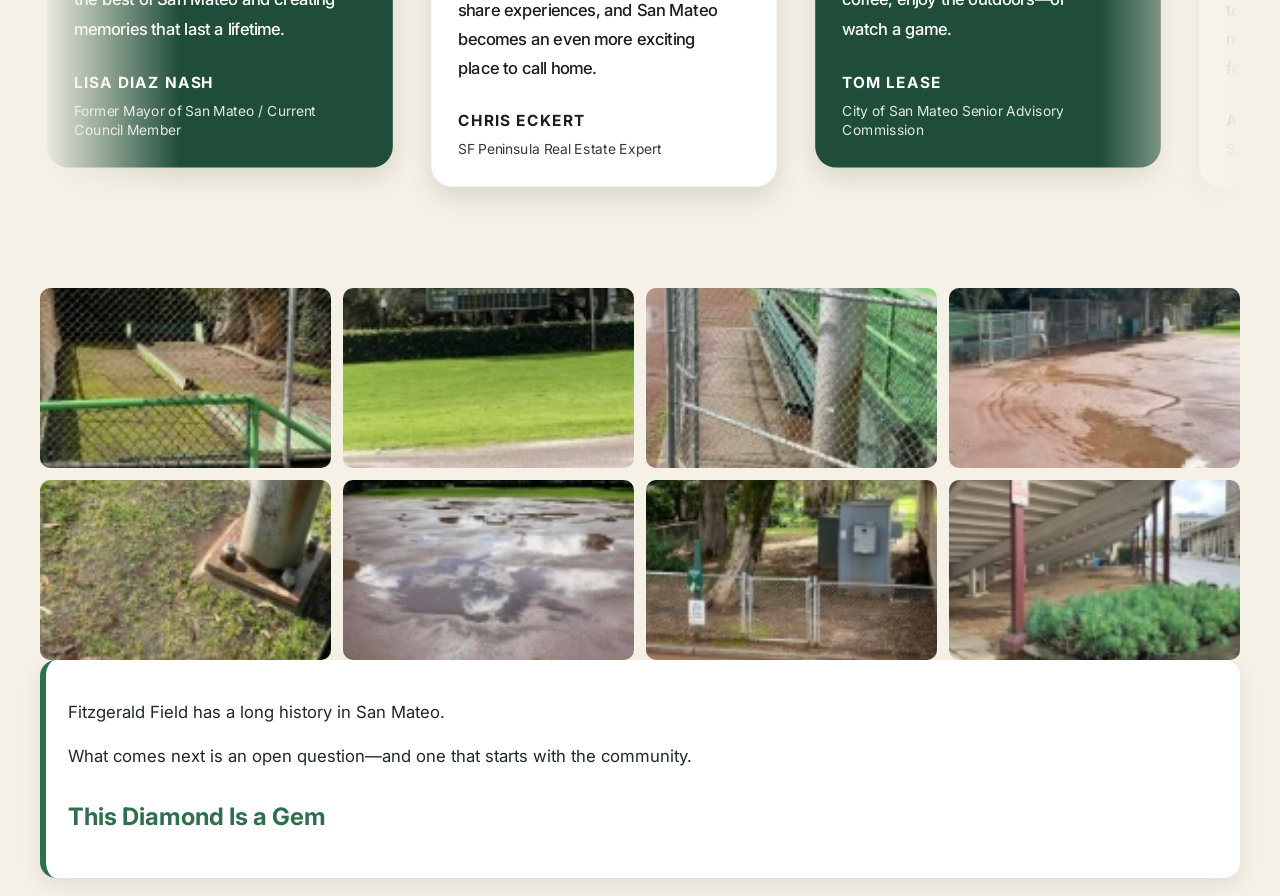
==== commit 2c0cc283: "Update test.html" ====
--- a/test.html
+++ b/test.html
@@ -192,7 +192,7 @@
       <li>Understand community interest</li>
     </ul>
 
-    <p>The City of San Mateo is aware of this outreach effort. Insights and ideas generated will help inform future planning discussions, including the Downtown Specific Plan process anticipated to begin in early 2027.</p>
+    <p>The City of San Mateo is aware of this outreach effort. Insights and ideas generated will help inform future planning discussions, including the Downtown Specific Plan process to begin sometime in 2027.</p>
   </section>
 
   <!-- WHY NOW -->
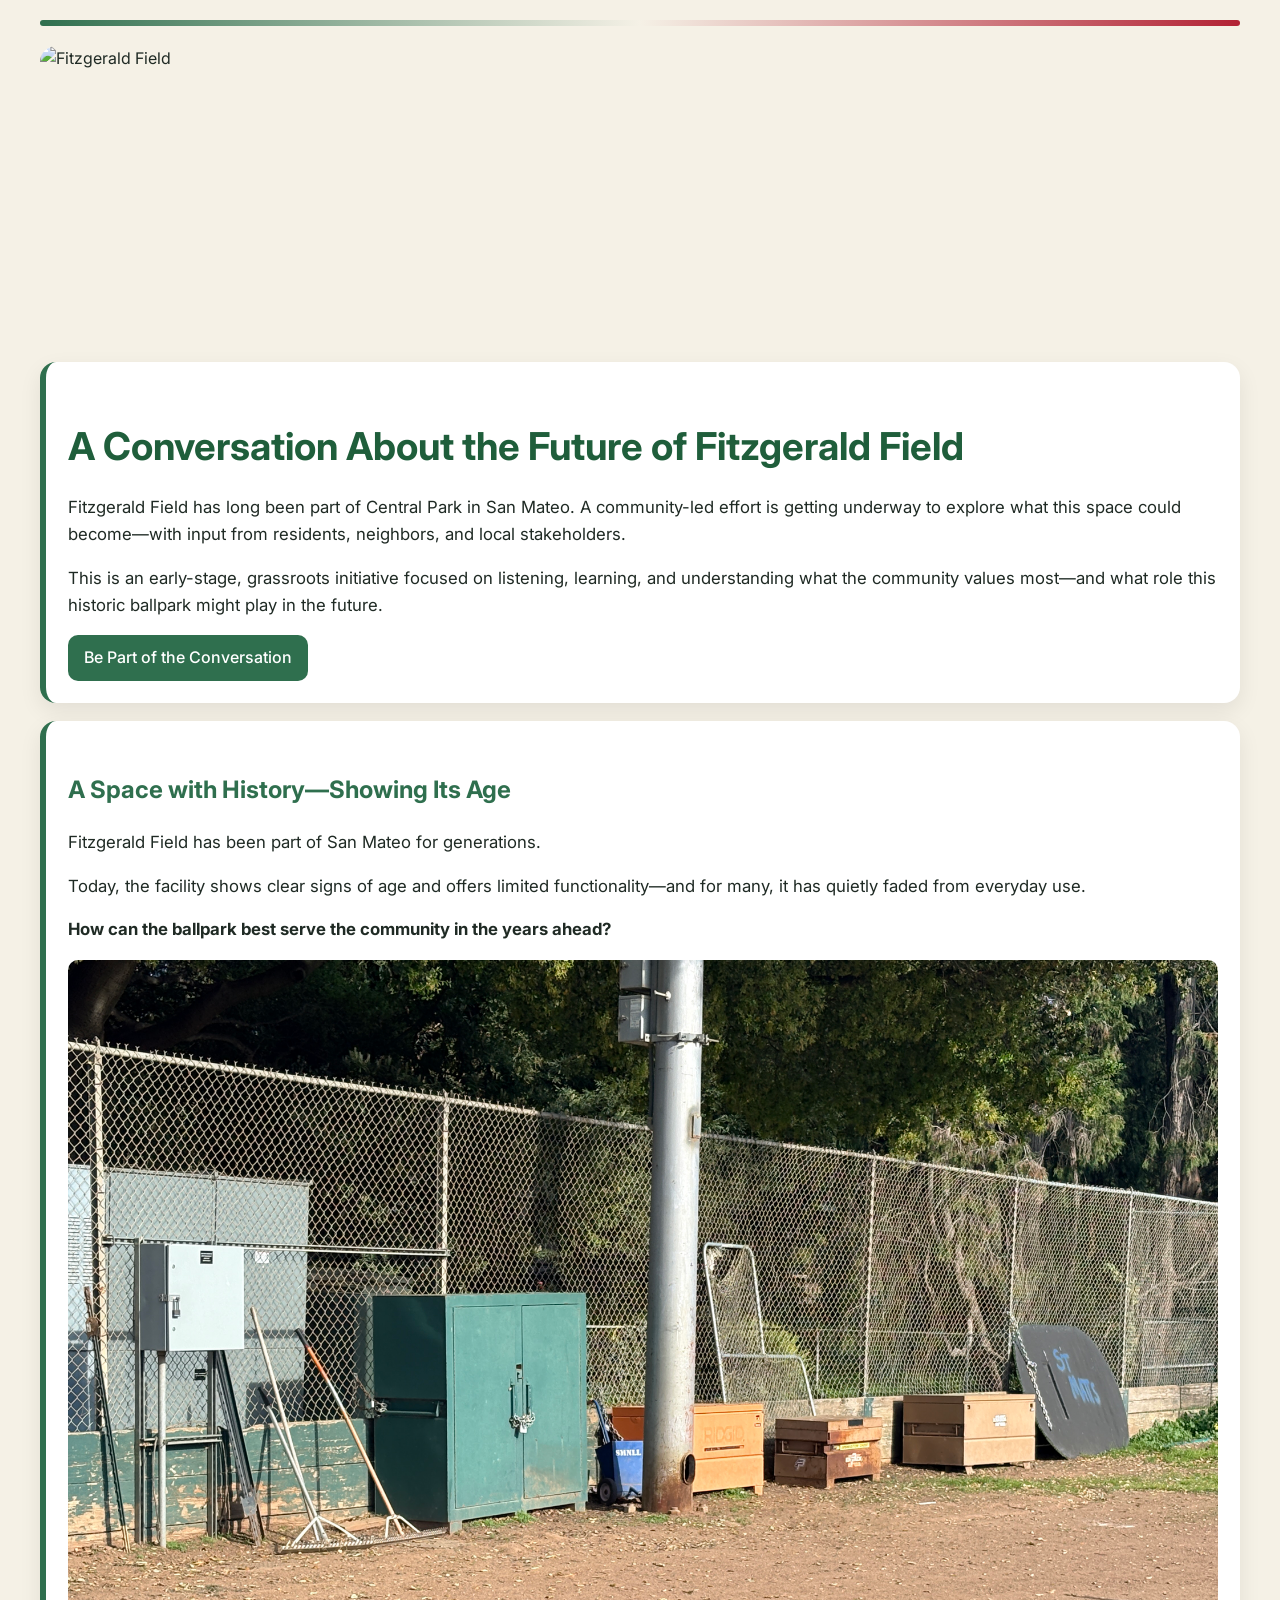
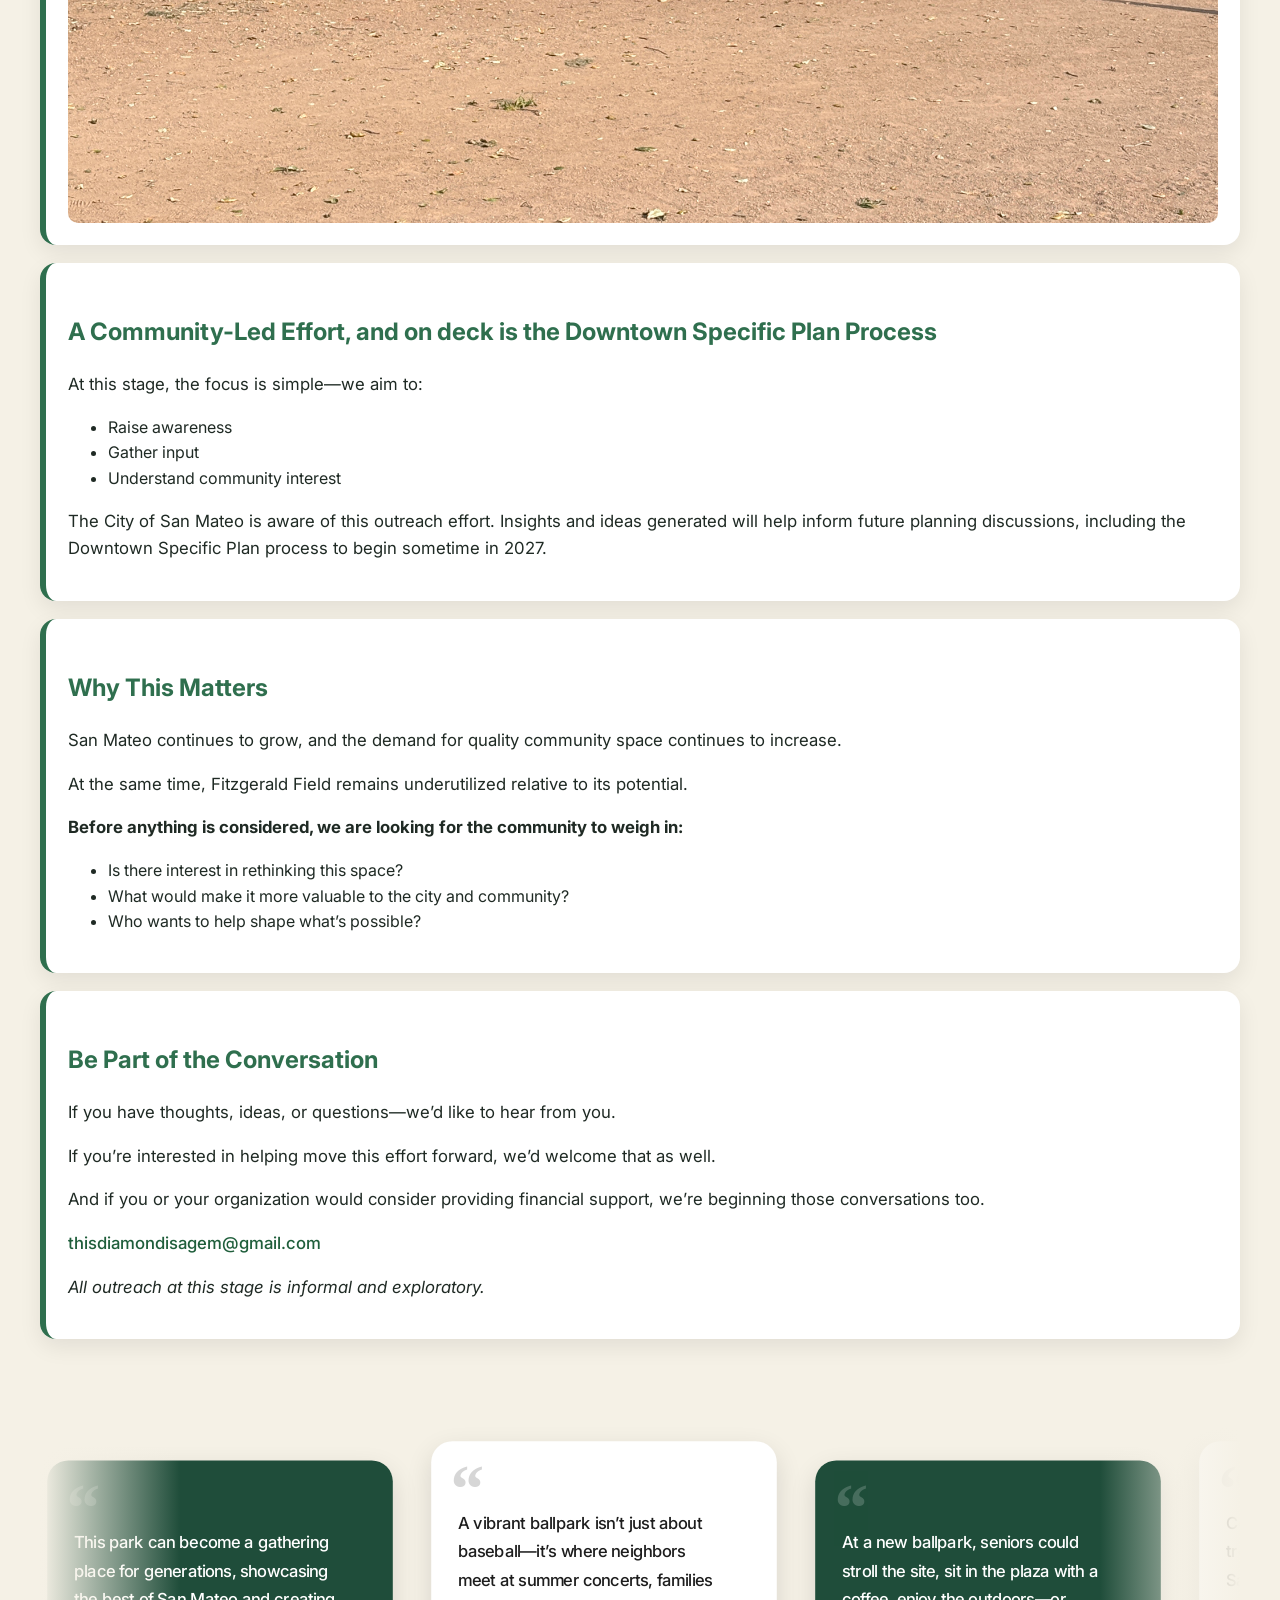
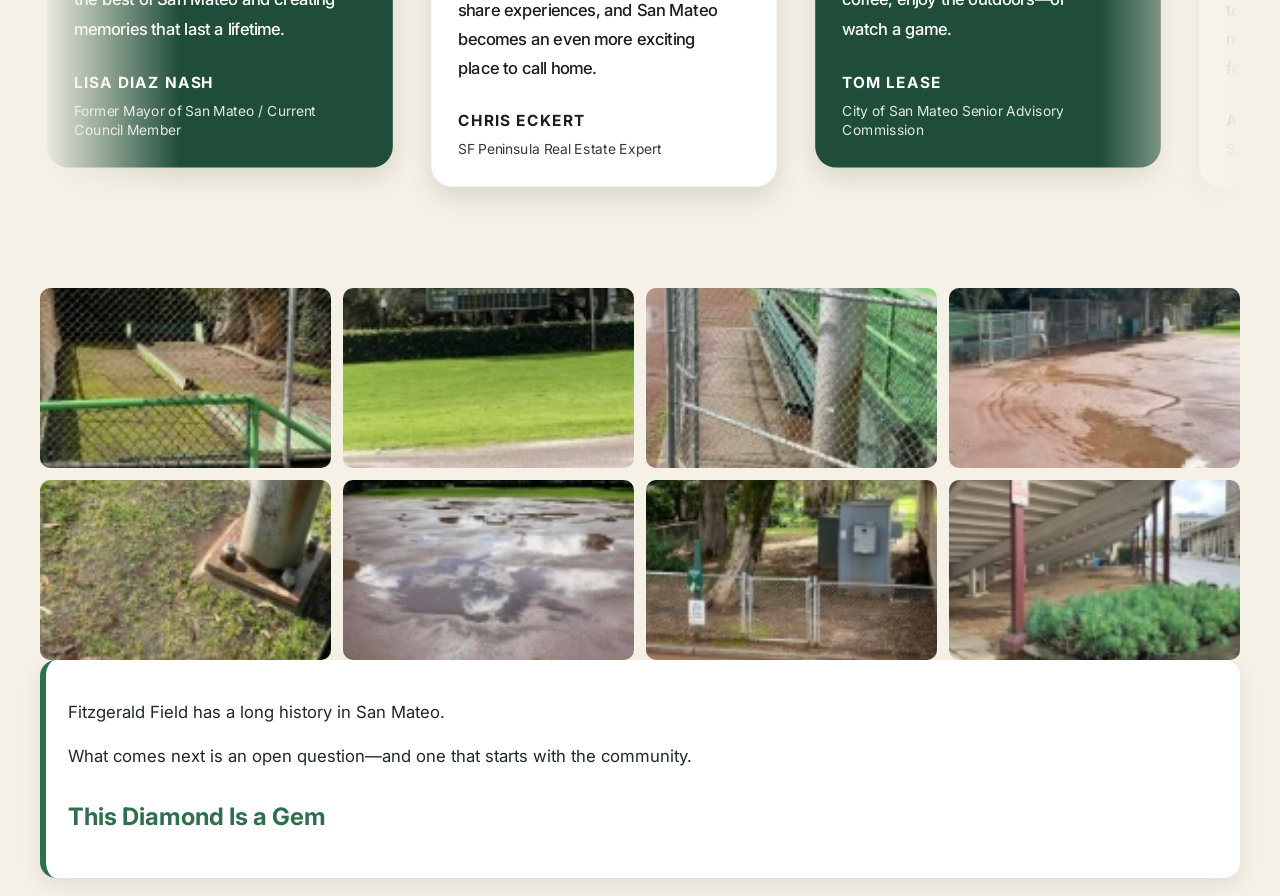
==== commit 87950329: "Update test.html" ====
--- a/test.html
+++ b/test.html
@@ -163,7 +163,7 @@
         This is an early-stage, grassroots initiative focused on listening, learning, and understanding what the community values most—and what role this historic ballpark might play in the future.
       </p>
 
-      <a href="mailto:thisdiamondisagem@gmail.com" class="btn">Get Involved</a>
+      <a href="mailto:thisdiamondisagem@gmail.com" class="btn">Be Part of the Conversation</a>
     </div>
   </section>
 
@@ -212,7 +212,7 @@
     </ul>
   </section>
 
-  <!-- GET INVOLVED -->
+  <!-- Be Part of the Conversation -->
   <section class="card section">
     <h2>Be Part of the Conversation</h2>
 
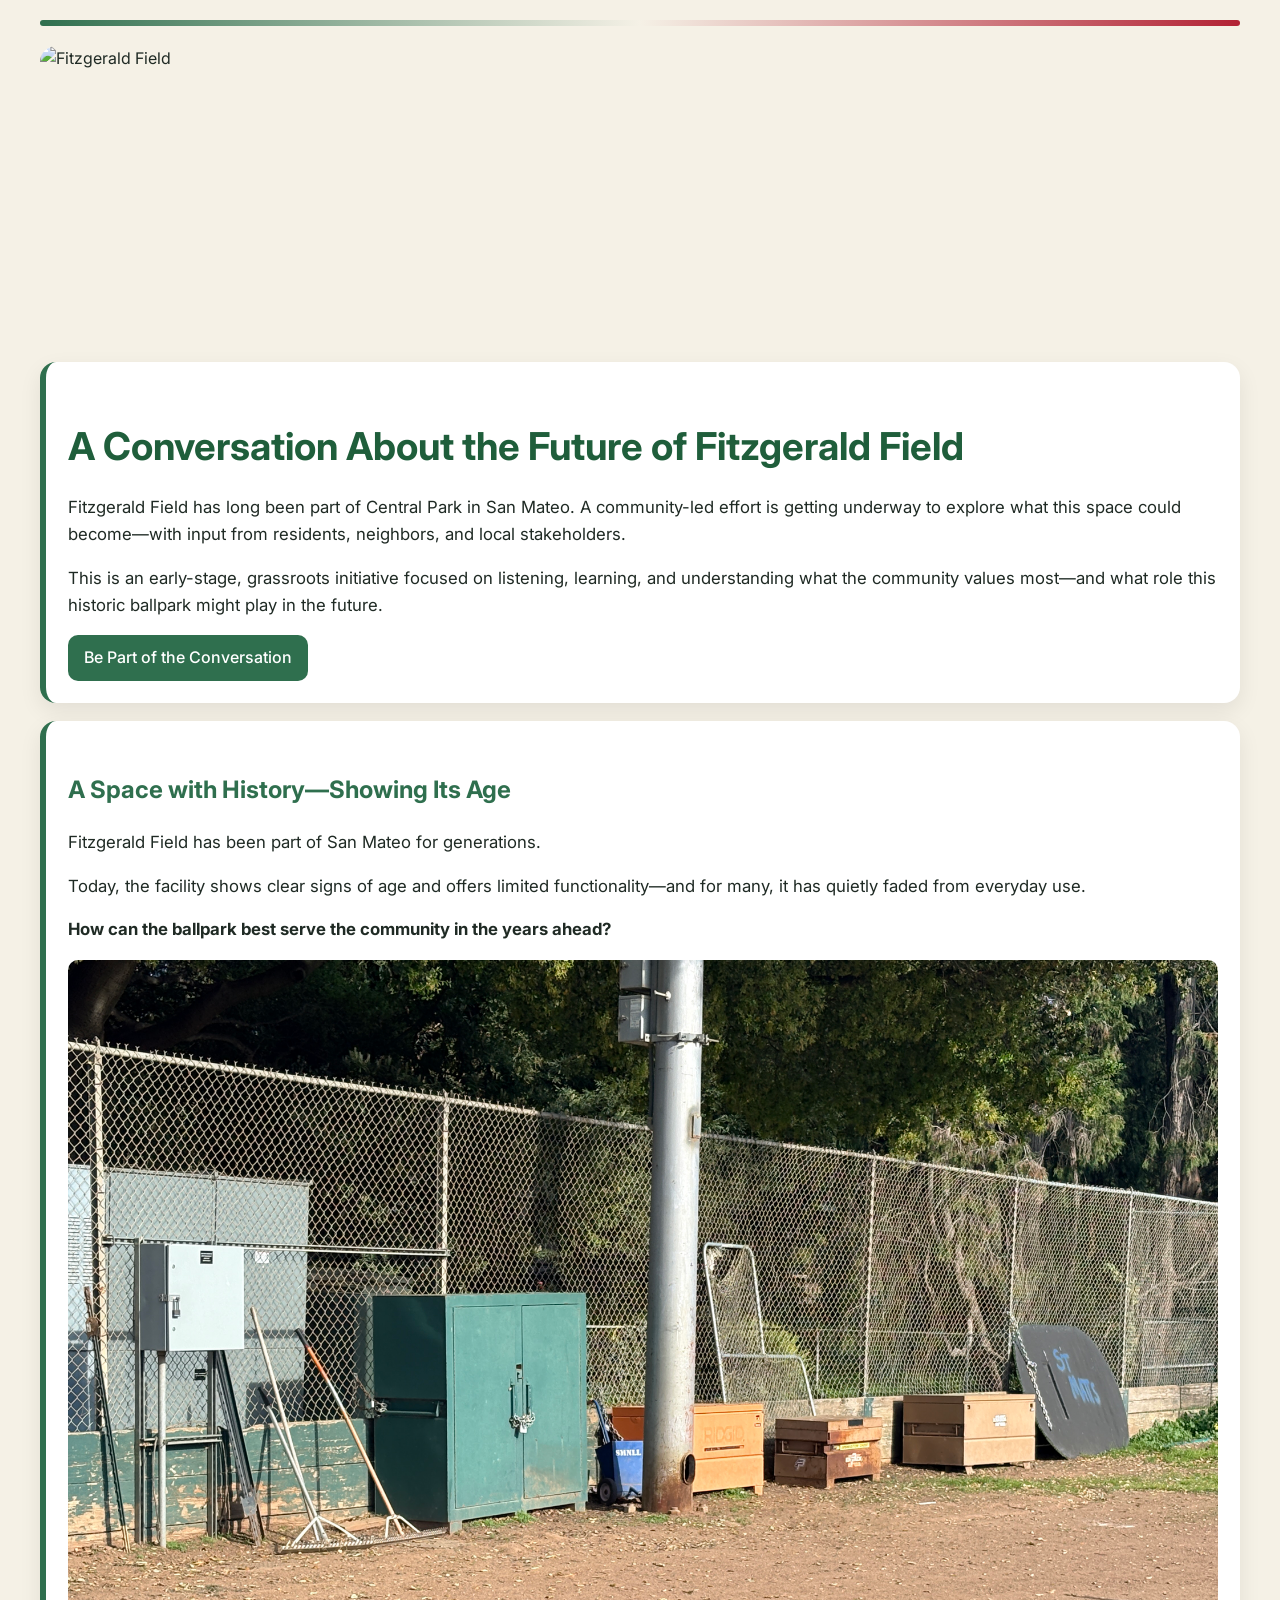
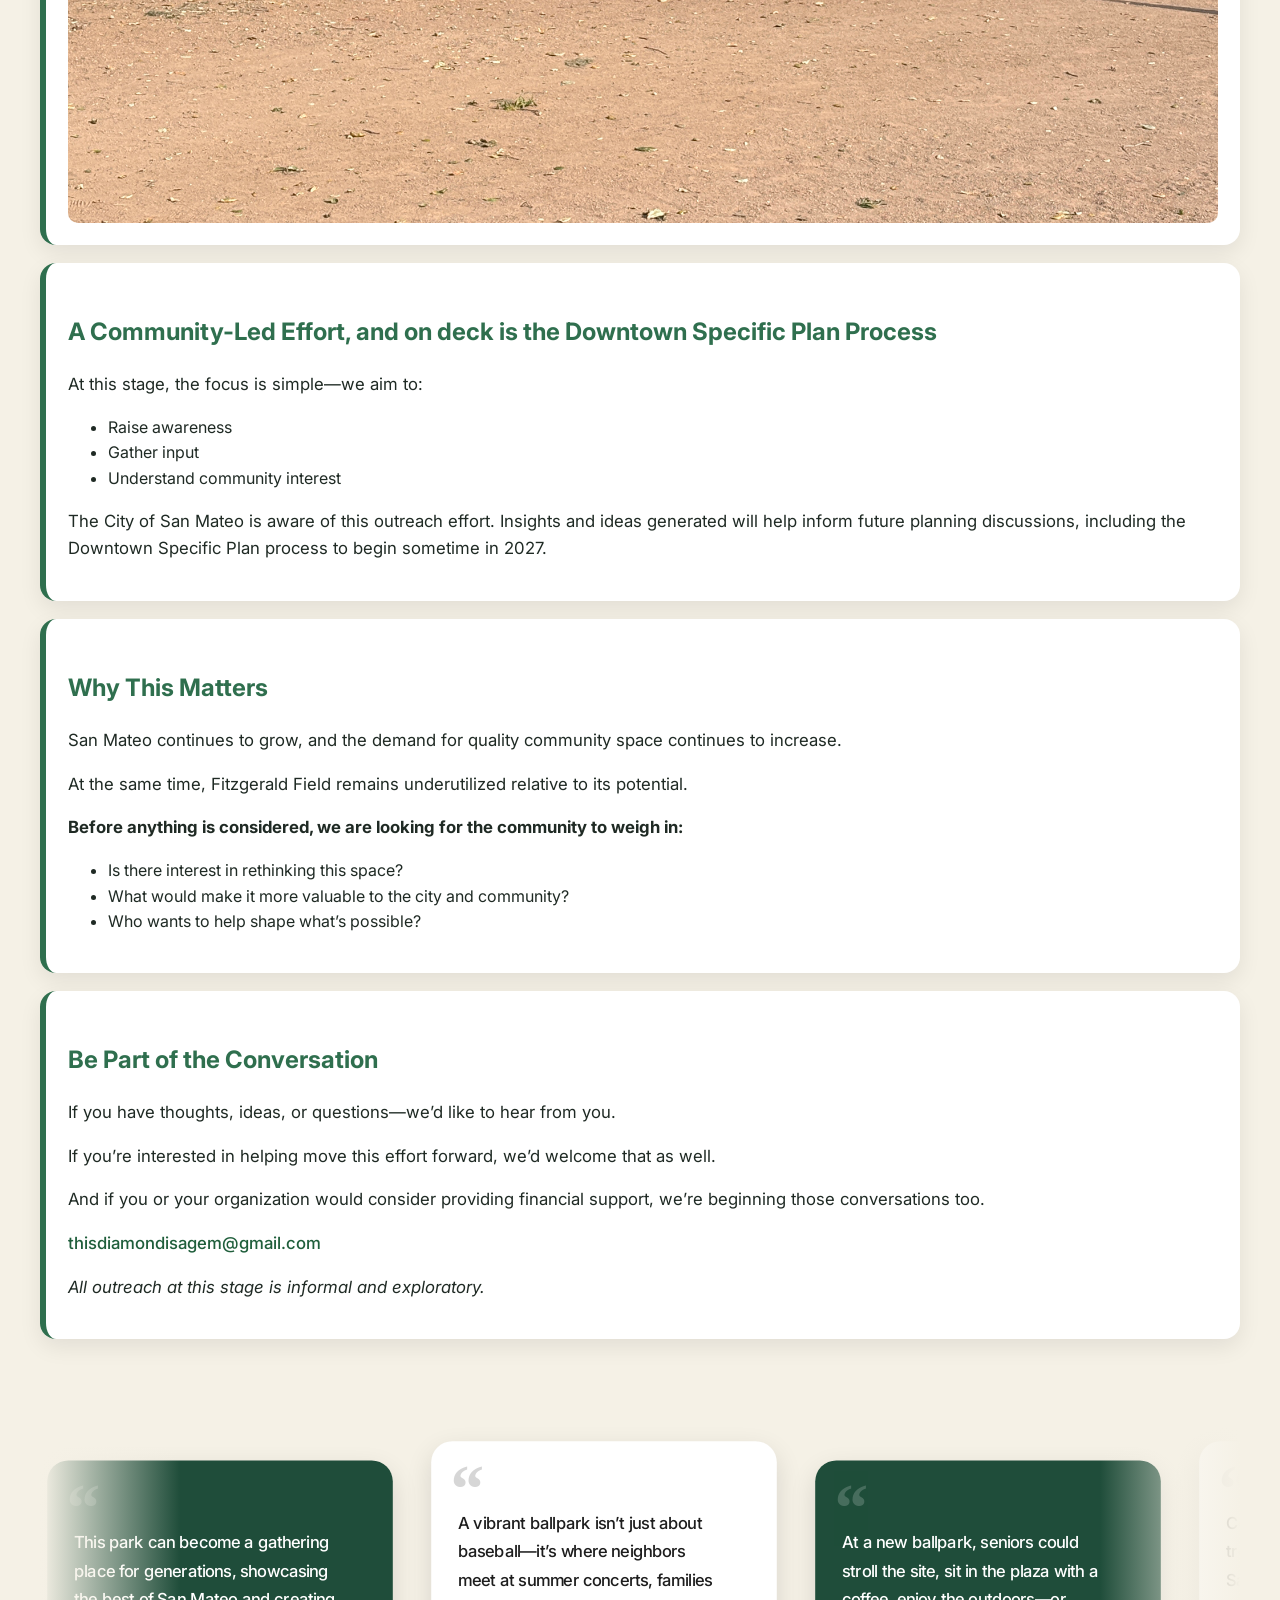
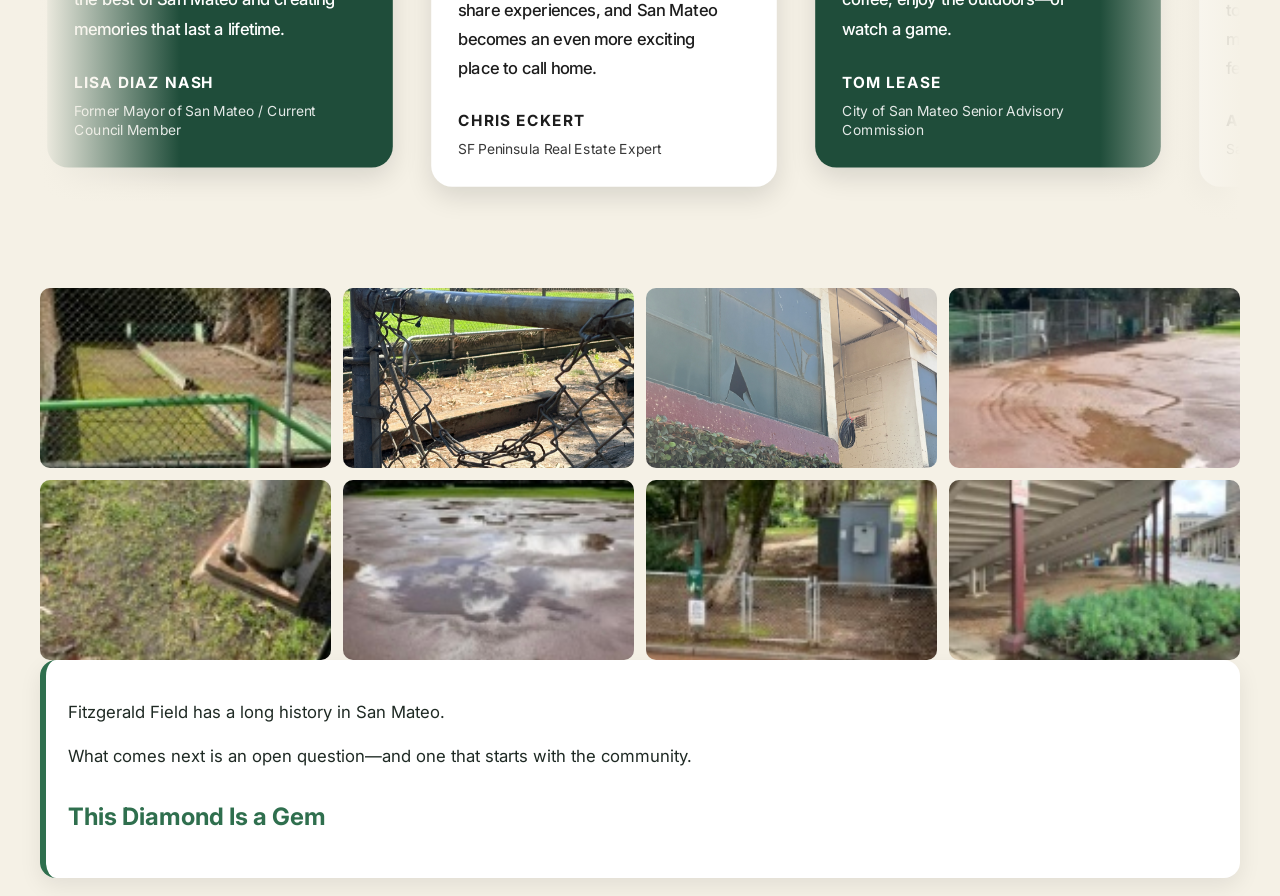
==== commit 87948d9b: "Update test.html" ====
--- a/test.html
+++ b/test.html
@@ -307,9 +307,9 @@
         </div>
 
         <div class="quote-attribution">
-          <div class="quote-name">Marie Sylva</div>
-          <div class="quote-role">
-           Acting Director of Parks and Recreation, San Mateo
+          <div class="quote-name">Mikenna Rase</div>
+          <div class="quote-role">
+           Community Member, San Mateo
           </div>
         </div>
       </div>
